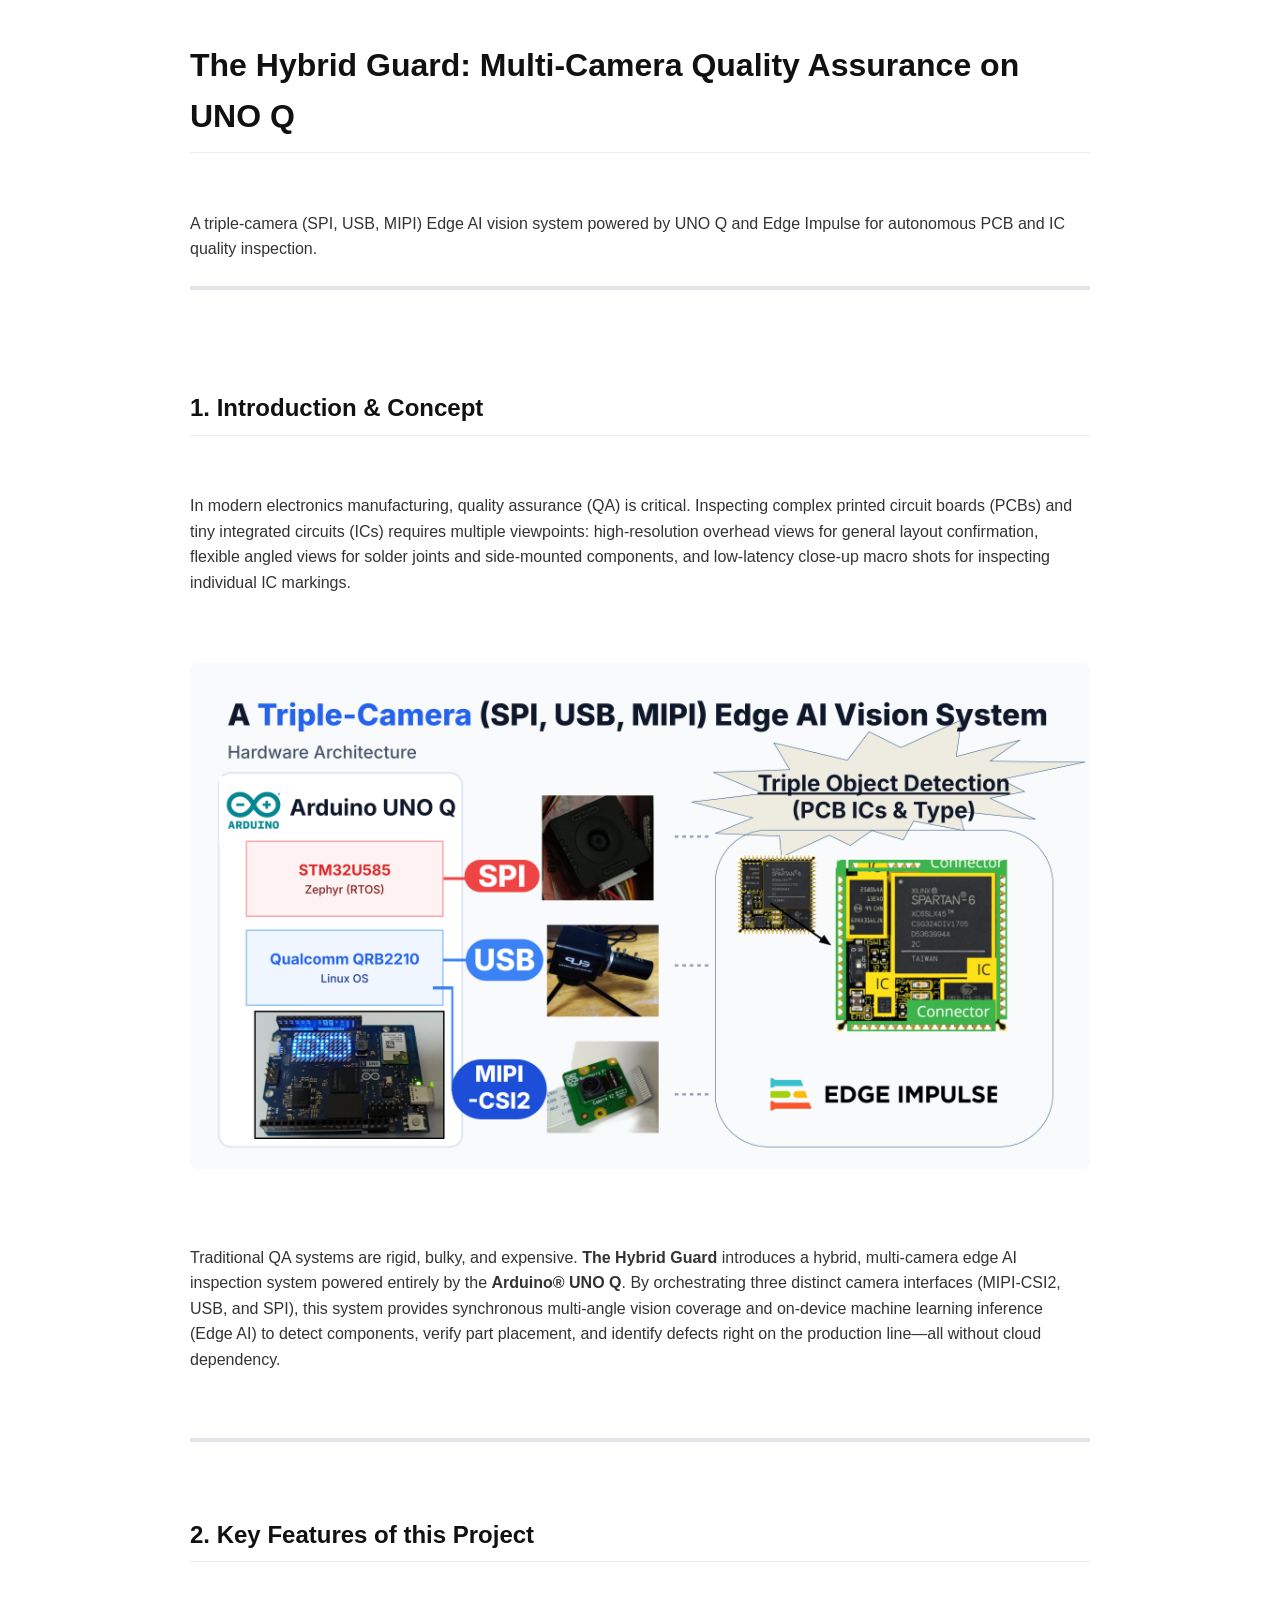
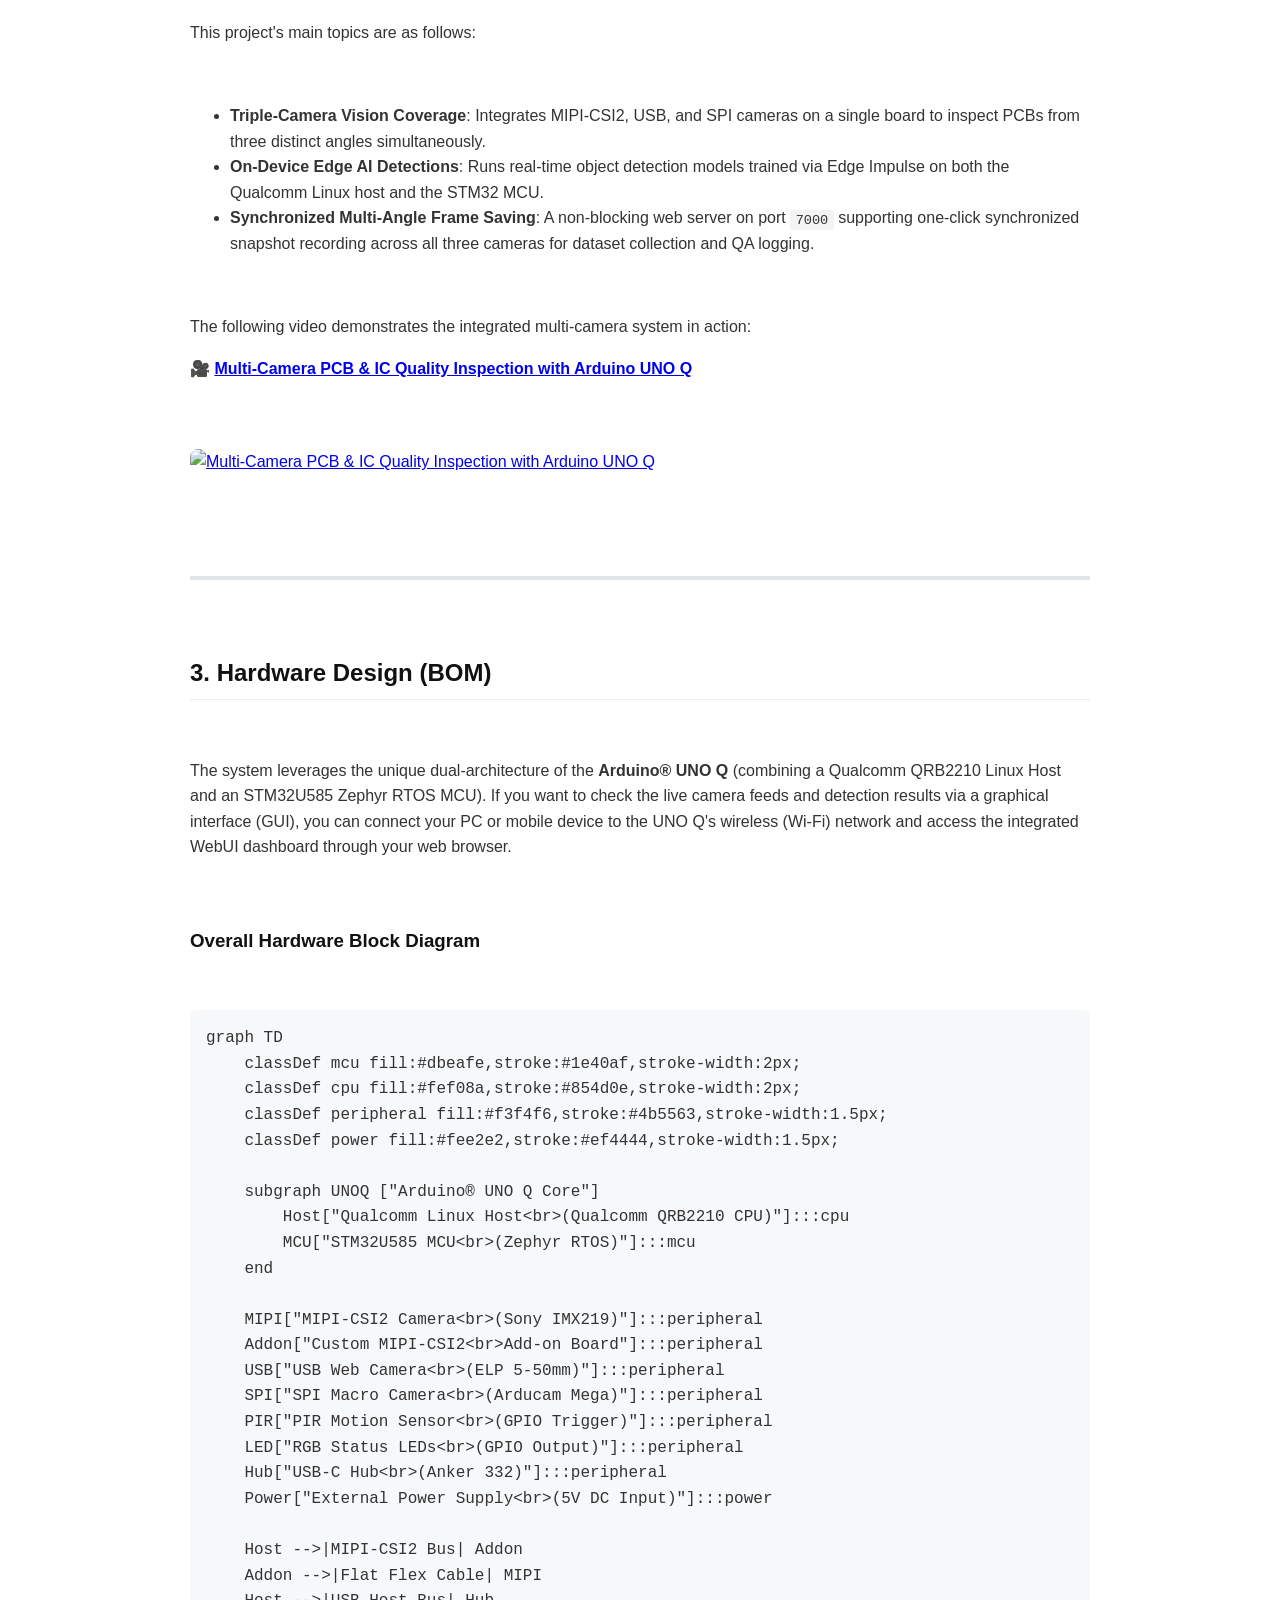
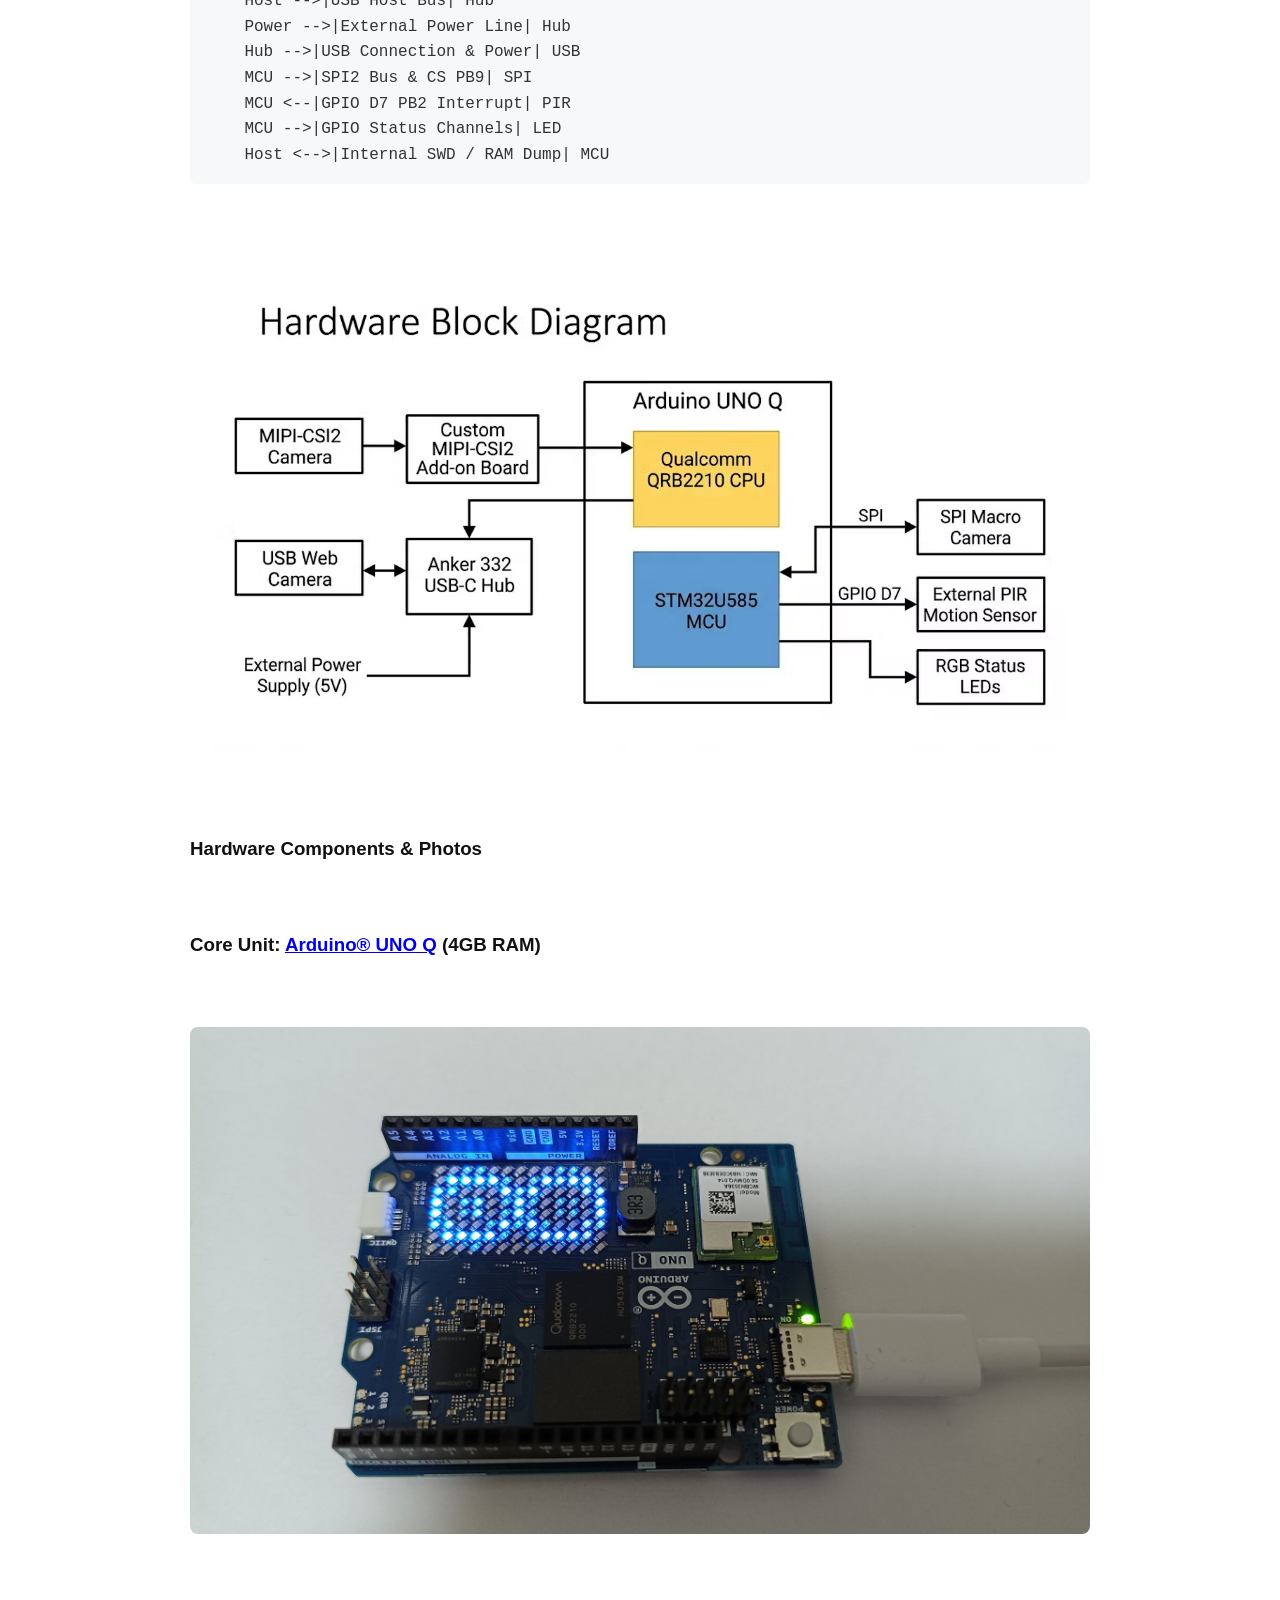
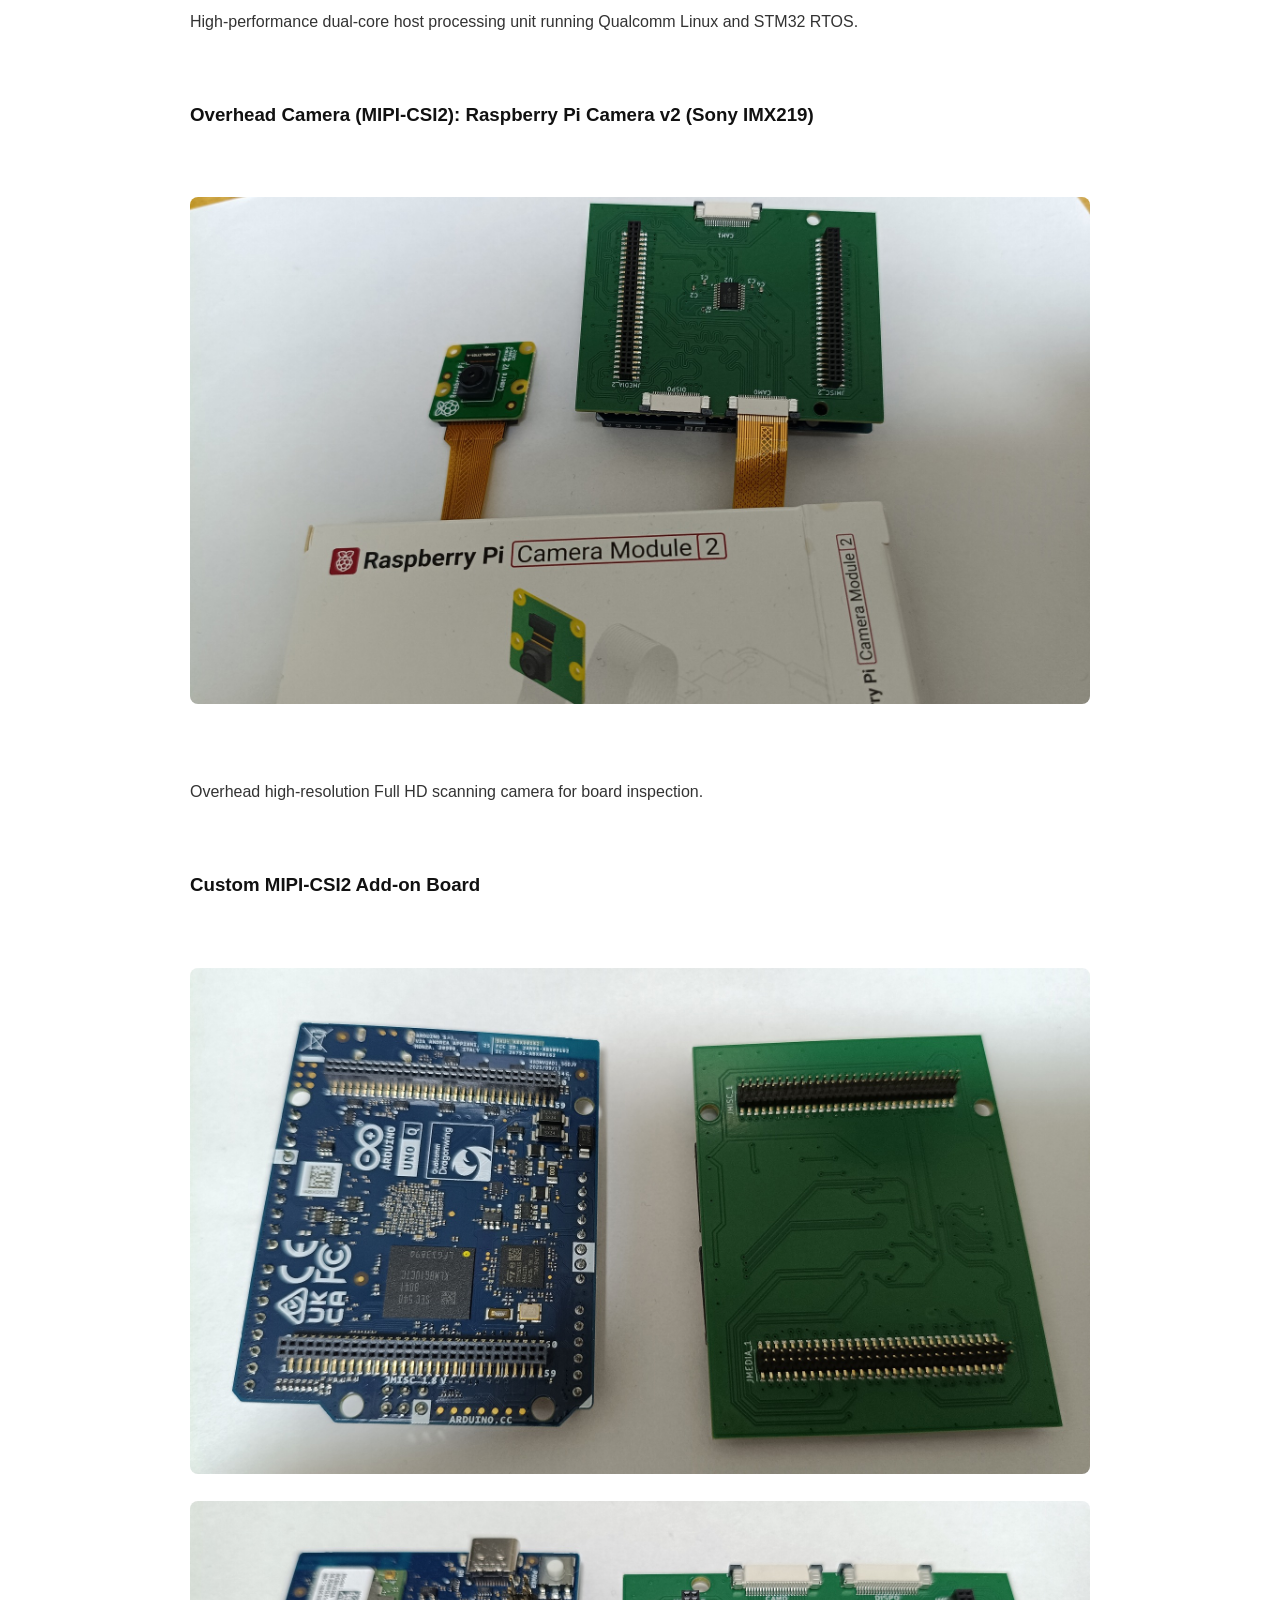
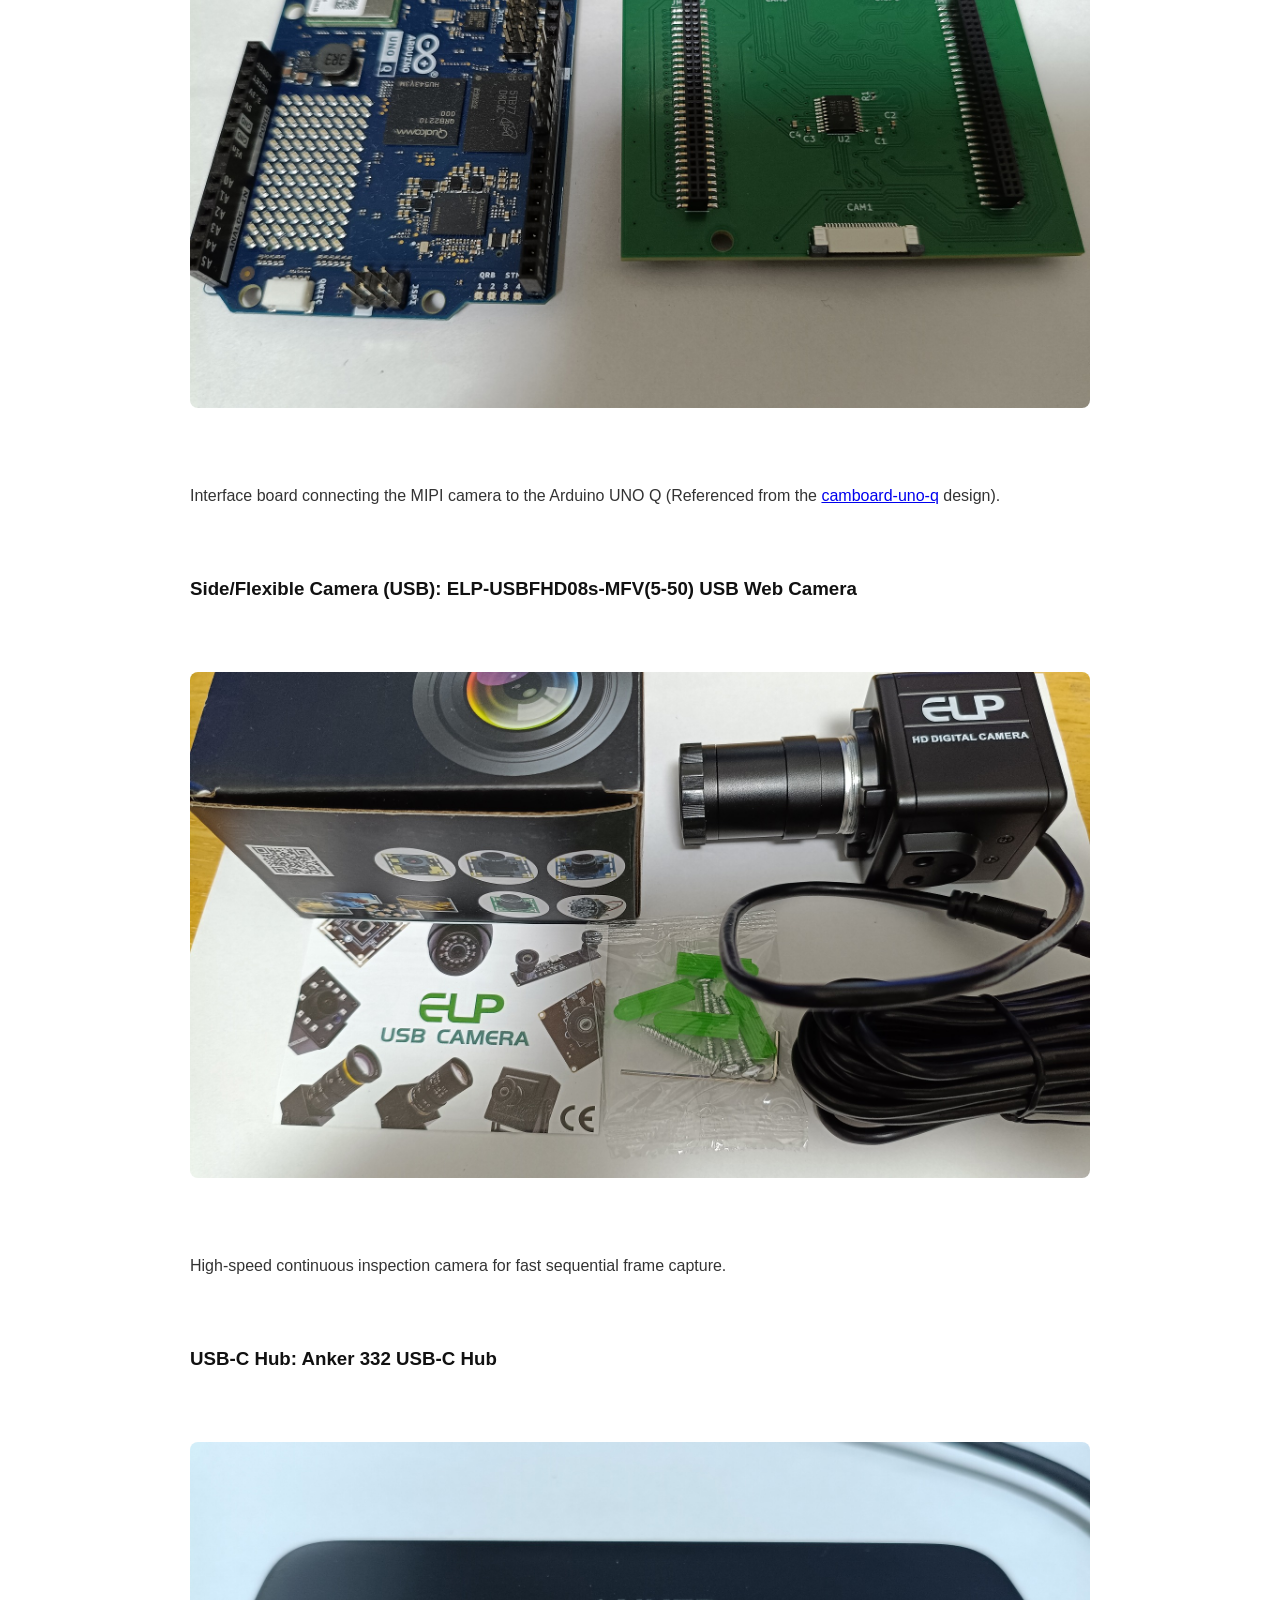
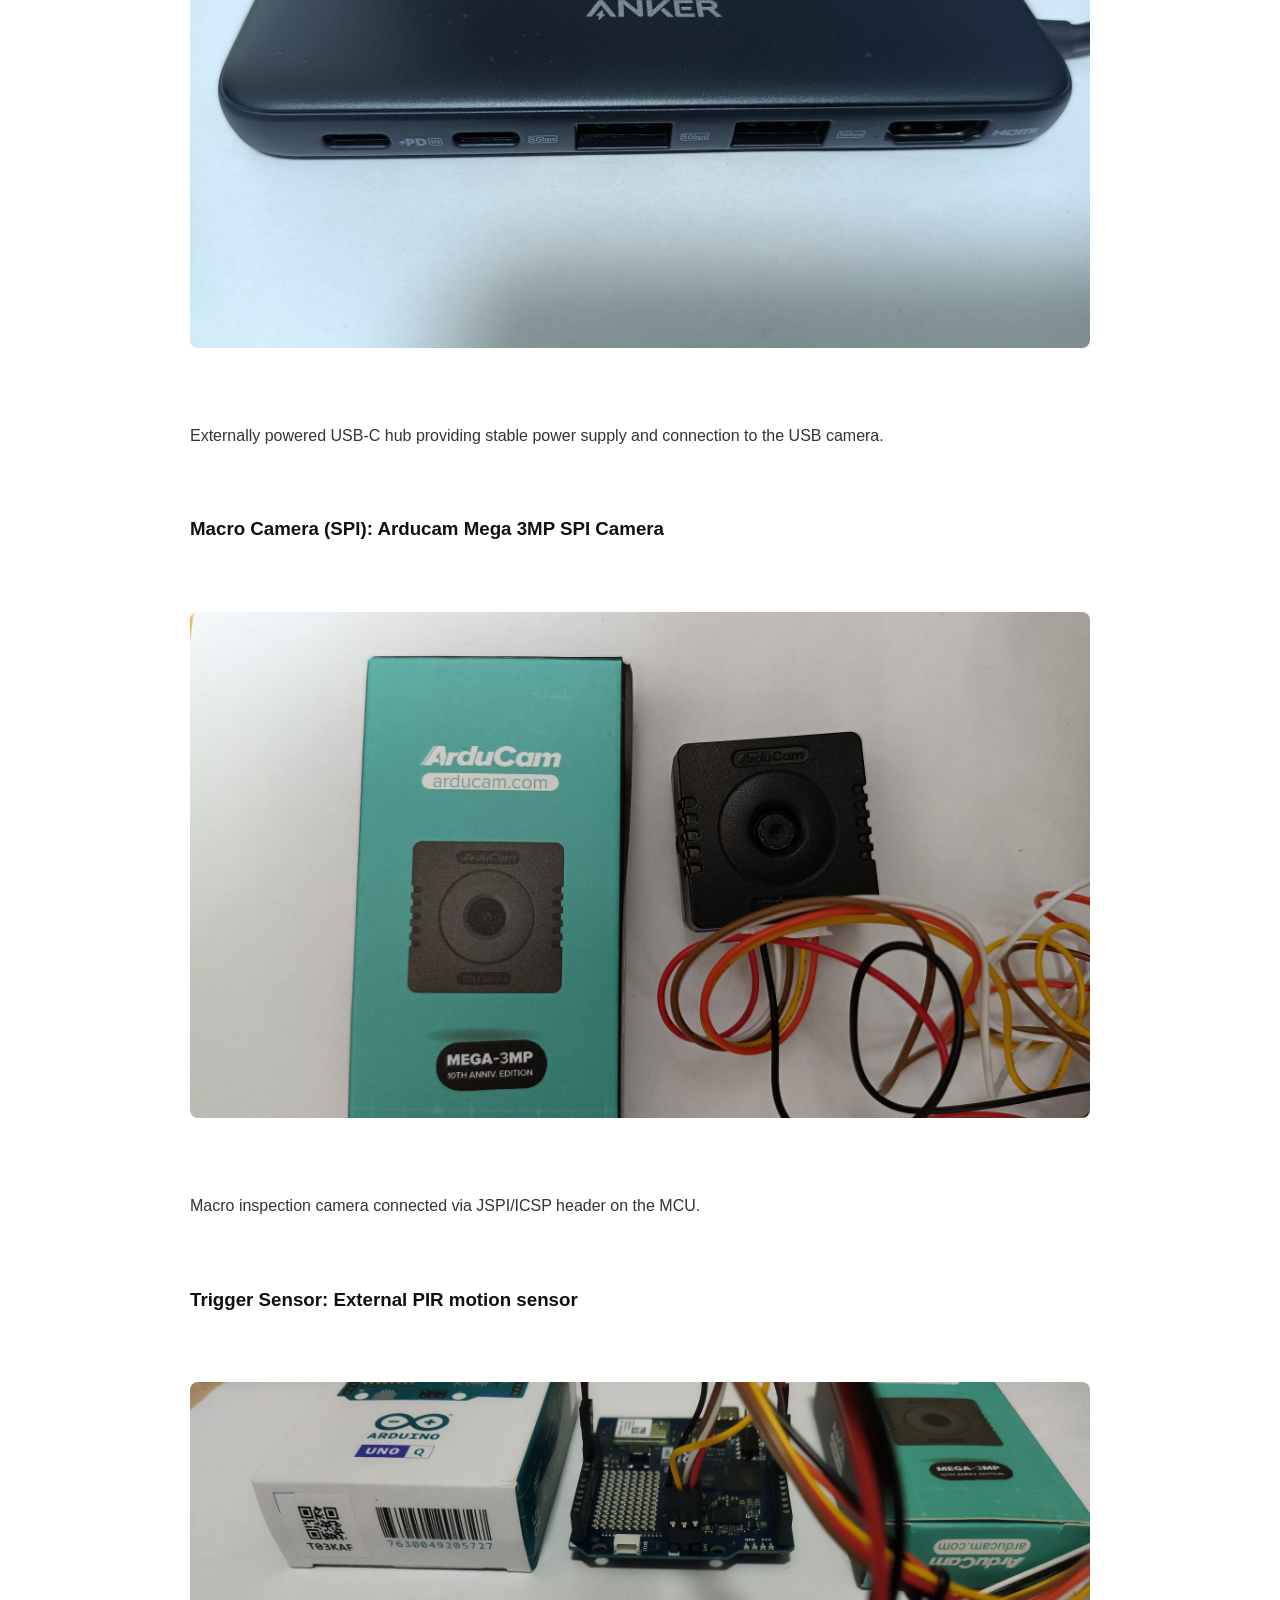
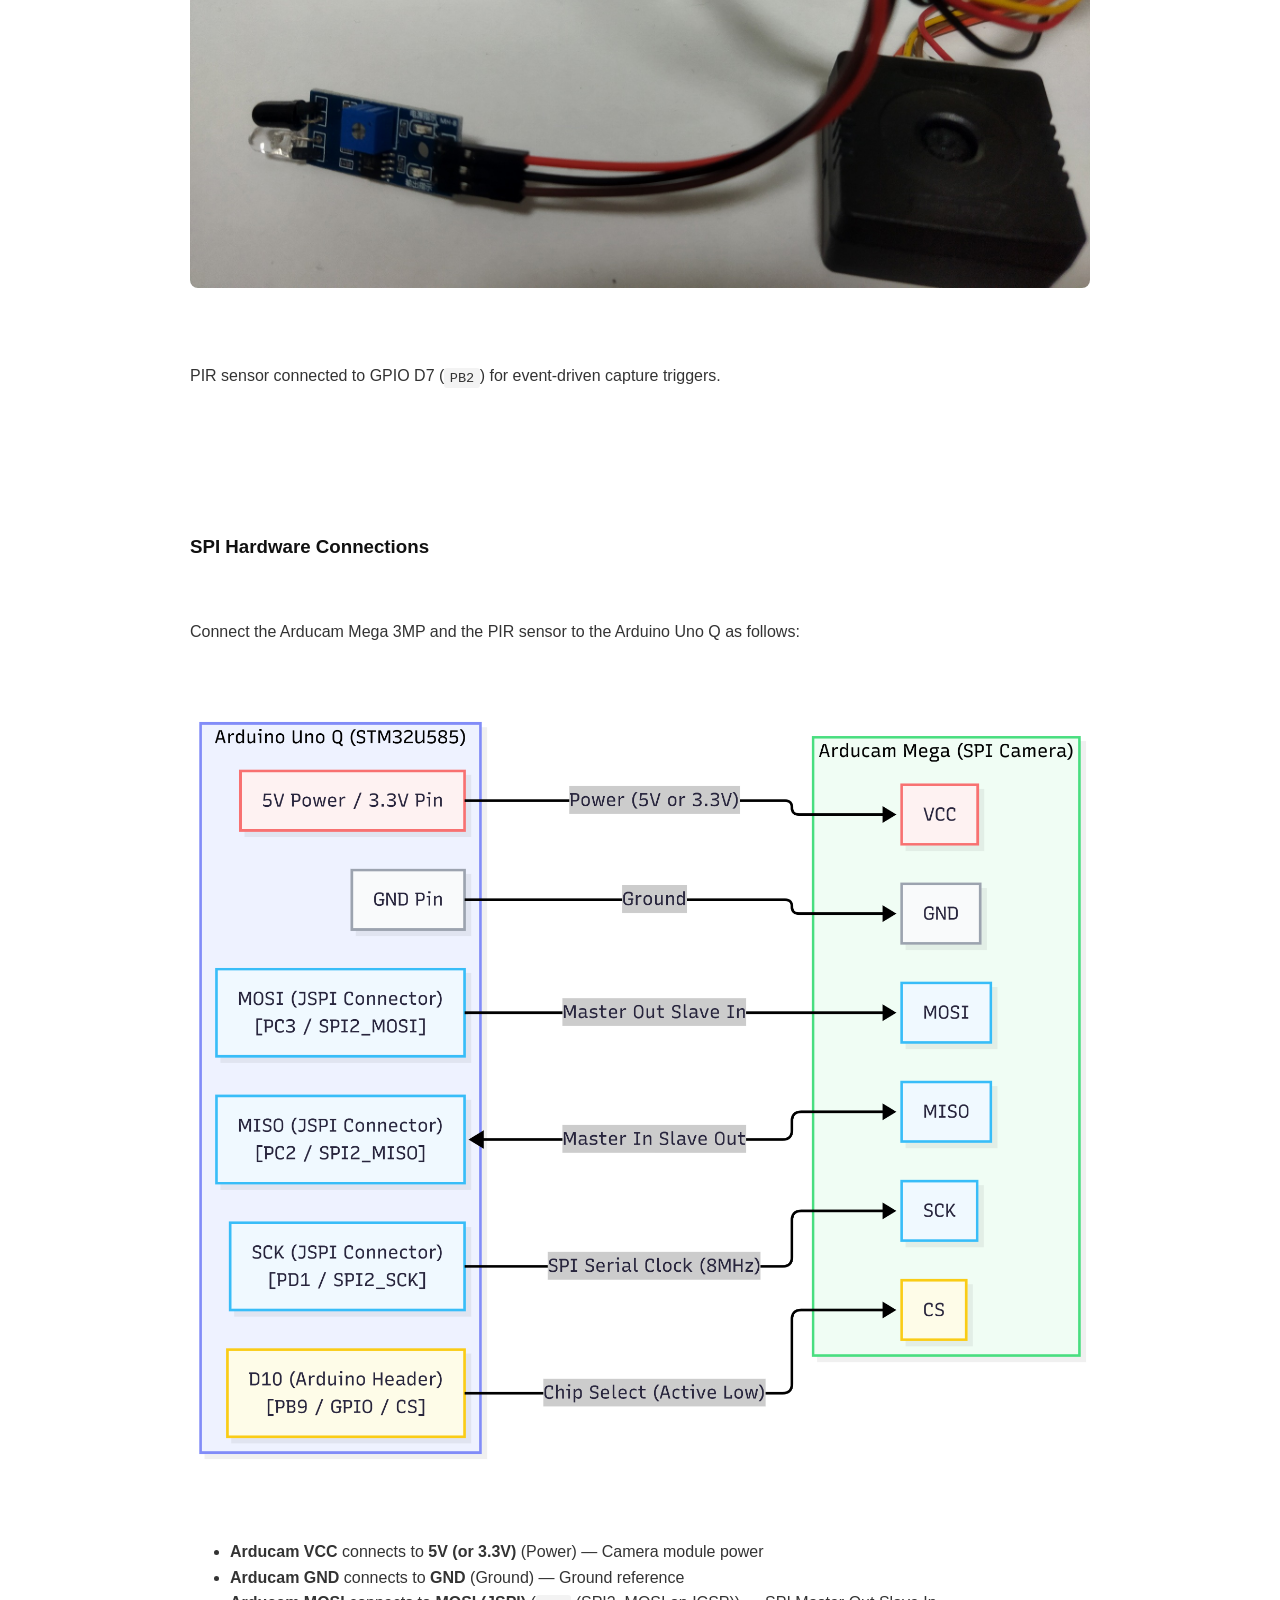
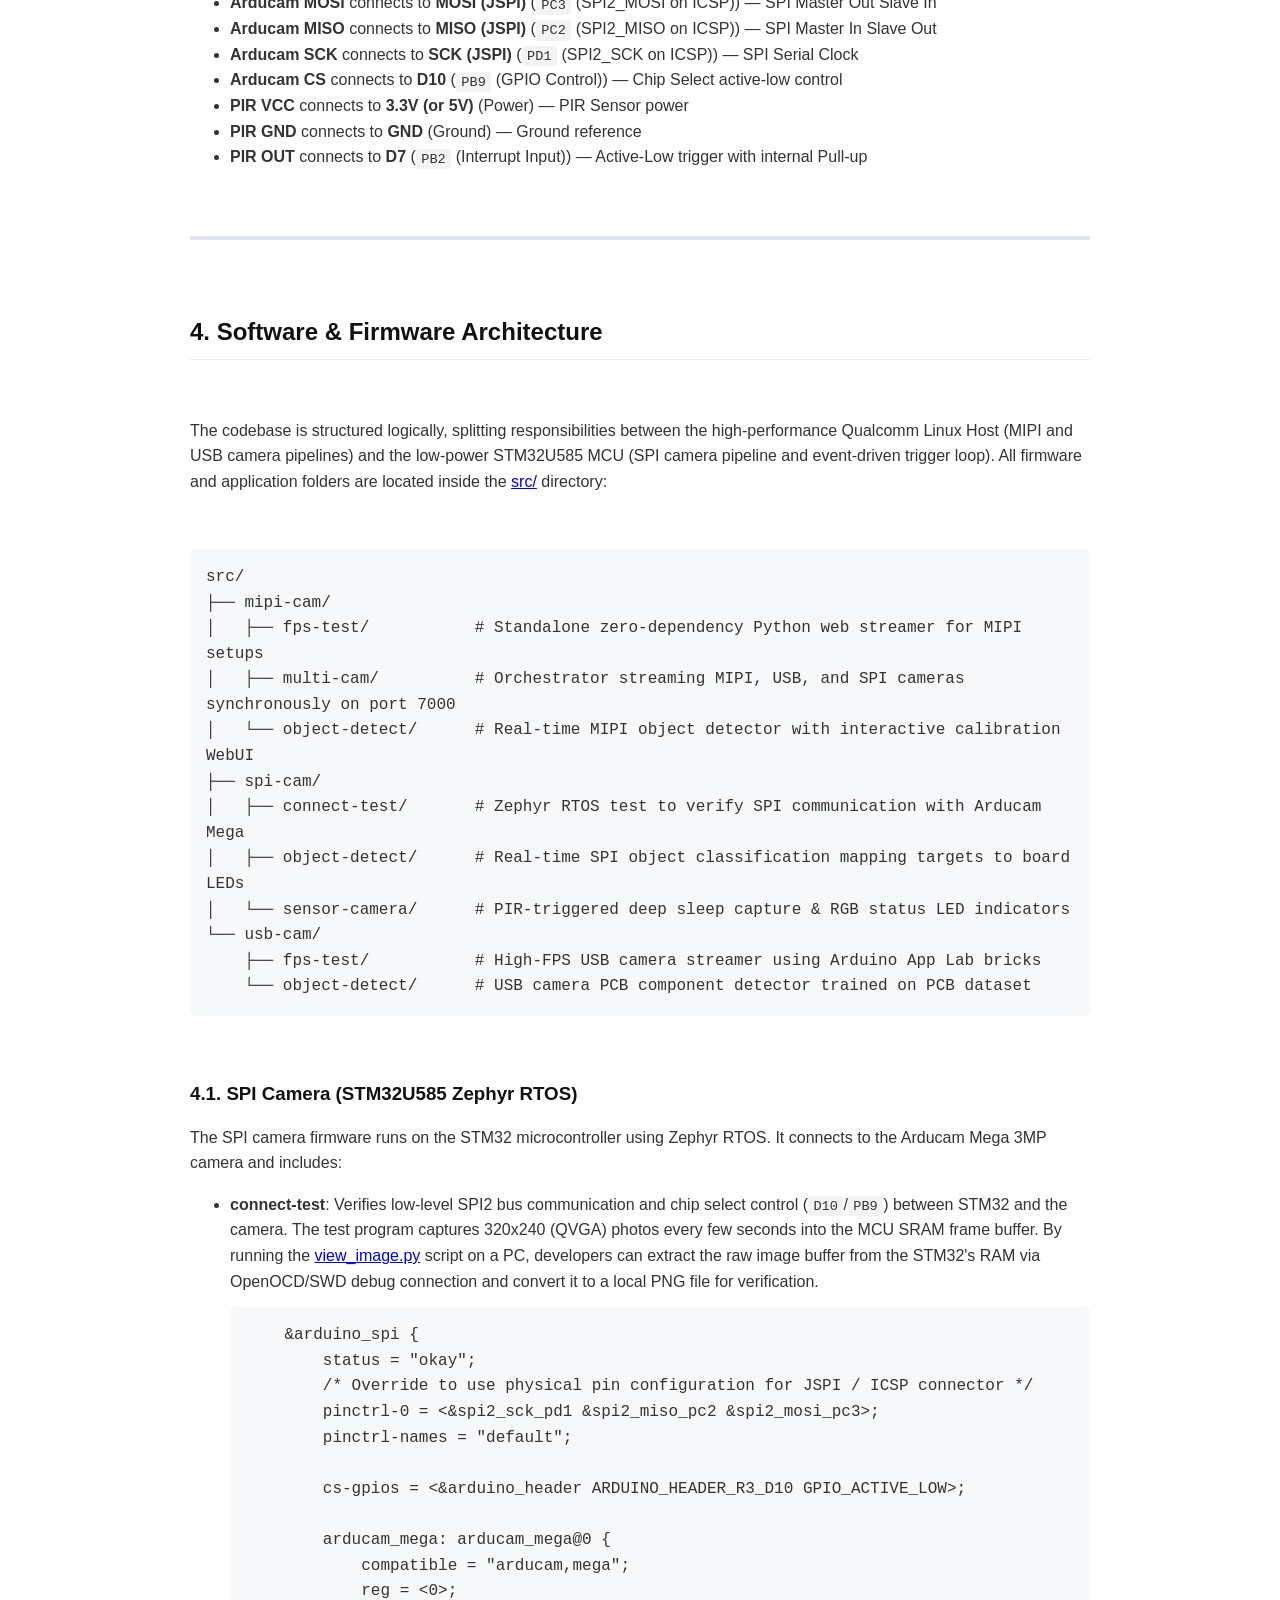
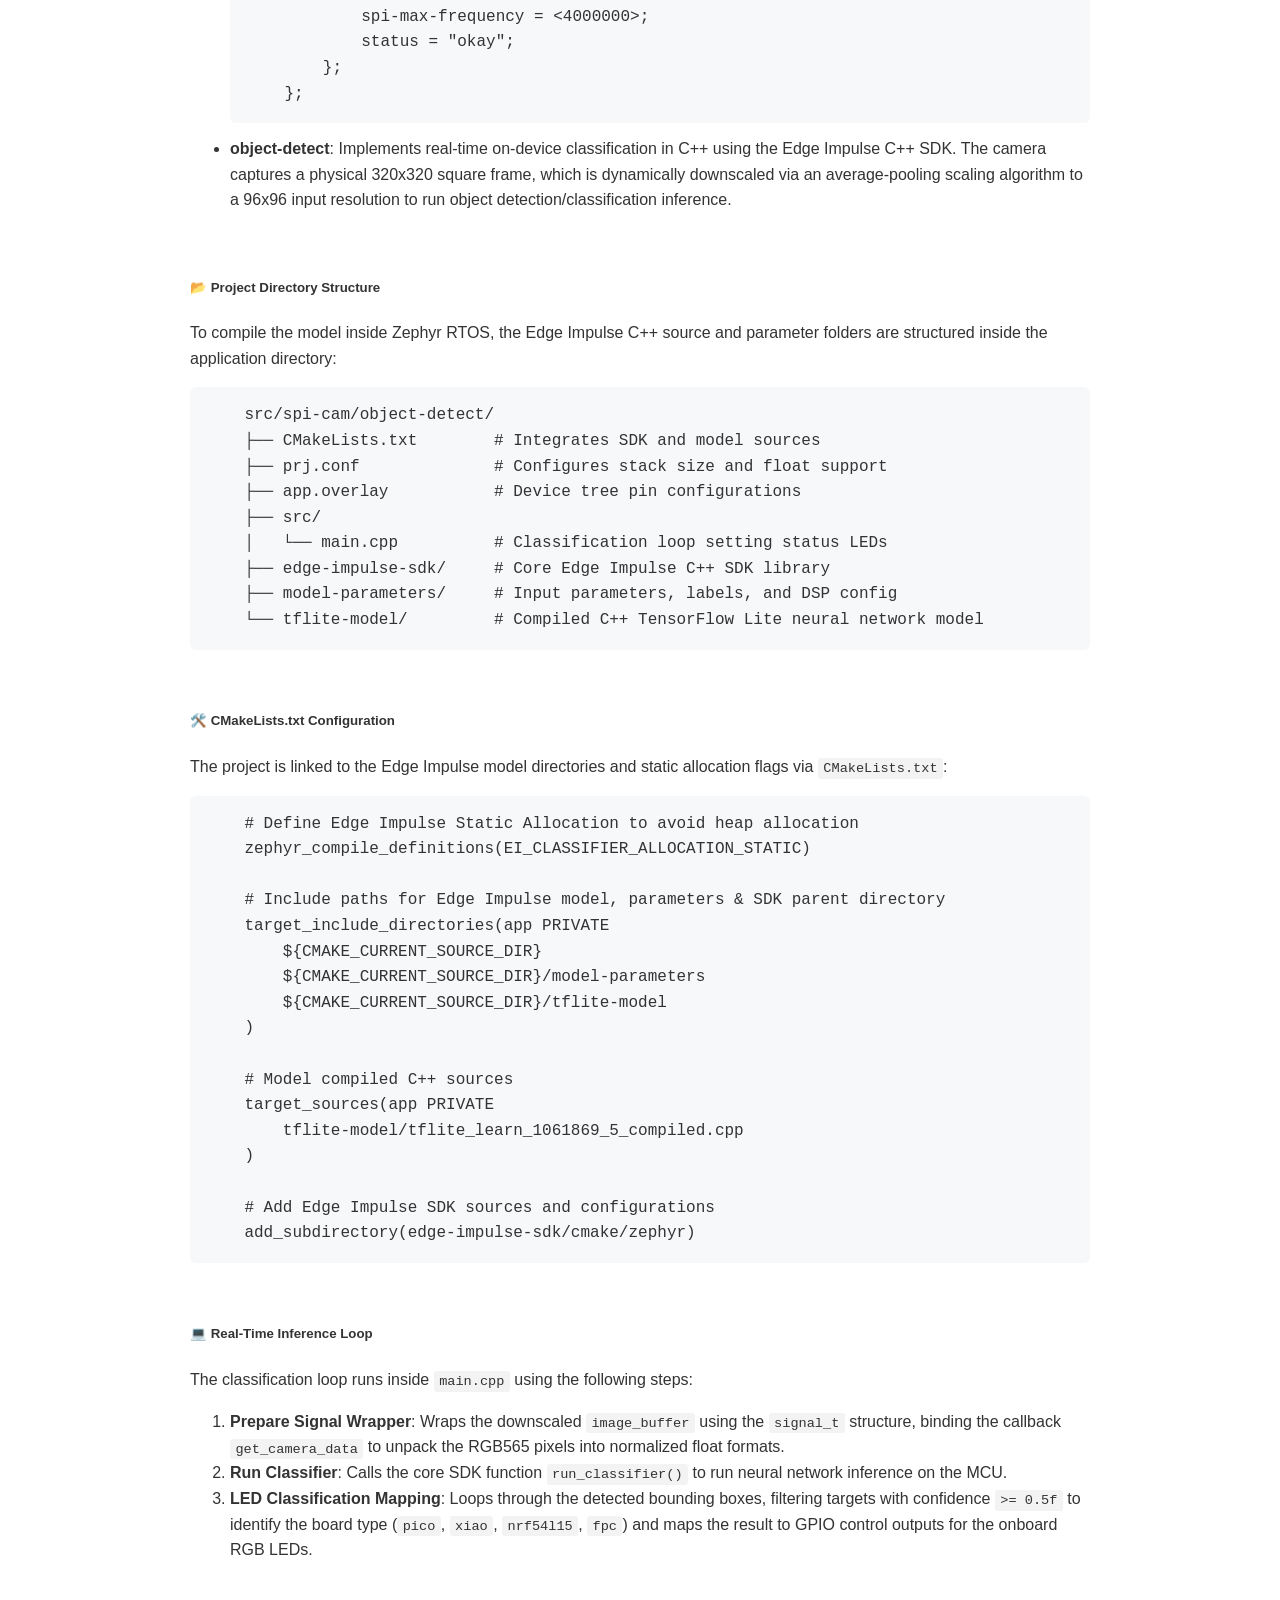
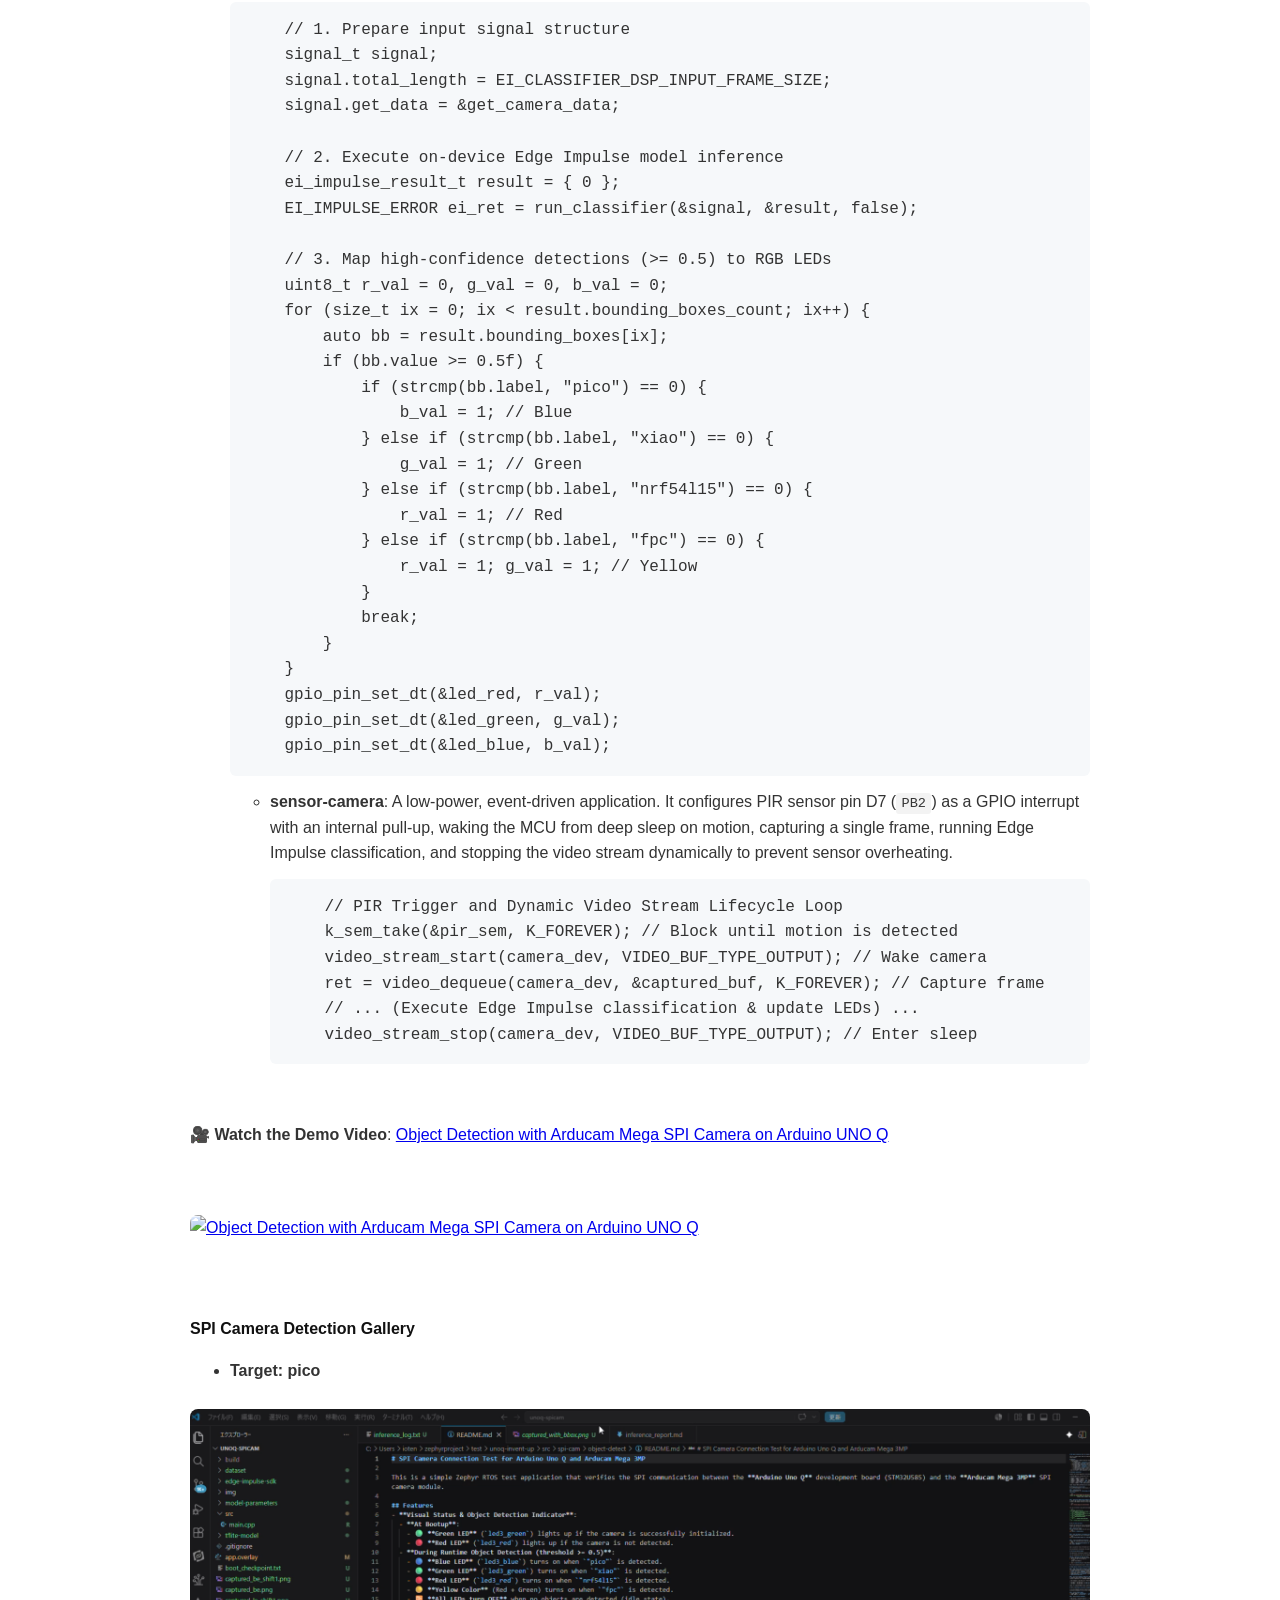
==== HACKSTER_STORY.html @ 99b23e3f "Initial commit: The Hybrid Guard Multi-Camera Vision QA System" ====
<!DOCTYPE html>
<html>
<head>
    <meta charset="utf-8">
    <title>Hackster Story Preview (Table-Free)</title>
    <style>
        body {
            font-family: -apple-system, BlinkMacSystemFont, "Segoe UI", Roboto, "Helvetica Neue", Arial, sans-serif;
            line-height: 1.6;
            max-width: 900px;
            margin: 40px auto;
            padding: 0 20px;
            color: #333;
        }
        h1, h2, h3, h4 {
            color: #111;
            margin-top: 24px;
            margin-bottom: 16px;
            font-weight: 600;
        }
        h1 { border-bottom: 1px solid #eaecef; padding-bottom: 0.3em; }
        h2 { border-bottom: 1px solid #eaecef; padding-bottom: 0.3em; }
        code {
            background-color: rgba(27,31,35,0.05);
            padding: 0.2em 0.4em;
            border-radius: 3px;
            font-family: SFMono-Regular, Consolas, "Liberation Mono", Menlo, monospace;
            font-size: 85%;
        }
        pre {
            background-color: #f6f8fa;
            padding: 16px;
            overflow: auto;
            border-radius: 6px;
            white-space: pre-wrap;
            word-wrap: break-word;
        }
        pre code {
            background-color: transparent;
            padding: 0;
            font-size: 100%;
        }
        img {
            max-width: 100%;
            height: auto;
            border-radius: 8px;
            margin: 10px 0;
        }
        hr {
            height: 0.25em;
            padding: 0;
            margin: 24px 0;
            background-color: #e1e4e8;
            border: 0;
        }
    </style>
</head>
<body>
<h1>The Hybrid Guard: Multi-Camera Quality Assurance on UNO Q</h1>
<br>
<p>A triple-camera (SPI, USB, MIPI) Edge AI vision system powered by UNO Q and Edge Impulse for autonomous PCB and IC quality inspection.</p>
<hr>
<br>
<br>
<h2>1. Introduction & Concept</h2>
<br>
<p>In modern electronics manufacturing, quality assurance (QA) is critical. Inspecting complex printed circuit boards (PCBs) and tiny integrated circuits (ICs) requires multiple viewpoints: high-resolution overhead views for general layout confirmation, flexible angled views for solder joints and side-mounted components, and low-latency close-up macro shots for inspecting individual IC markings.</p>
<br>
<p><img src="./img/edge.png" alt="Edge Impulse AI Quality Assurance Pipeline" style="max-width:100%; height:auto;"></p>
<br>
<p>Traditional QA systems are rigid, bulky, and expensive. <strong>The Hybrid Guard</strong> introduces a hybrid, multi-camera edge AI inspection system powered entirely by the <strong>Arduino® UNO Q</strong>. By orchestrating three distinct camera interfaces (MIPI-CSI2, USB, and SPI), this system provides synchronous multi-angle vision coverage and on-device machine learning inference (Edge AI) to detect components, verify part placement, and identify defects right on the production line—all without cloud dependency.</p>
<br>
<hr>
<br>
<h2>2. Key Features of this Project</h2>
<br>
<p>This project's main topics are as follows:</p>
<br>
<ul>
<li><strong>Triple-Camera Vision Coverage</strong>: Integrates MIPI-CSI2, USB, and SPI cameras on a single board to inspect PCBs from three distinct angles simultaneously.</li>
<li><strong>On-Device Edge AI Detections</strong>: Runs real-time object detection models trained via Edge Impulse on both the Qualcomm Linux host and the STM32 MCU.</li>
<li><strong>Synchronized Multi-Angle Frame Saving</strong>: A non-blocking web server on port <code>7000</code> supporting one-click synchronized snapshot recording across all three cameras for dataset collection and QA logging.</li>
</ul>
<br>
<p>The following video demonstrates the integrated multi-camera system in action:</p>
<p>🎥 <strong><a href="https://youtu.be/zD2ew1YJBvg" target="_blank">Multi-Camera PCB & IC Quality Inspection with Arduino UNO Q</a></strong></p>
<br>
<p><a href="https://youtu.be/zD2ew1YJBvg" target="_blank"><img src="https://img.youtube.com/vi/zD2ew1YJBvg/0.jpg" alt="Multi-Camera PCB & IC Quality Inspection with Arduino UNO Q" style="max-width:100%; height:auto;"></a></p>
<br>
<br>
<hr>
<br>
<h2>3. Hardware Design (BOM)</h2>
<br>
<p>The system leverages the unique dual-architecture of the <strong>Arduino® UNO Q</strong> (combining a Qualcomm QRB2210 Linux Host and an STM32U585 Zephyr RTOS MCU). If you want to check the live camera feeds and detection results via a graphical interface (GUI), you can connect your PC or mobile device to the UNO Q's wireless (Wi-Fi) network and access the integrated WebUI dashboard through your web browser.</p>
<br>
<h3>Overall Hardware Block Diagram</h3>
<br>
<pre><code>graph TD
    classDef mcu fill:#dbeafe,stroke:#1e40af,stroke-width:2px;
    classDef cpu fill:#fef08a,stroke:#854d0e,stroke-width:2px;
    classDef peripheral fill:#f3f4f6,stroke:#4b5563,stroke-width:1.5px;
    classDef power fill:#fee2e2,stroke:#ef4444,stroke-width:1.5px;

    subgraph UNOQ ["Arduino® UNO Q Core"]
        Host["Qualcomm Linux Host&lt;br&gt;(Qualcomm QRB2210 CPU)"]:::cpu
        MCU["STM32U585 MCU&lt;br&gt;(Zephyr RTOS)"]:::mcu
    end

    MIPI["MIPI-CSI2 Camera&lt;br&gt;(Sony IMX219)"]:::peripheral
    Addon["Custom MIPI-CSI2&lt;br&gt;Add-on Board"]:::peripheral
    USB["USB Web Camera&lt;br&gt;(ELP 5-50mm)"]:::peripheral
    SPI["SPI Macro Camera&lt;br&gt;(Arducam Mega)"]:::peripheral
    PIR["PIR Motion Sensor&lt;br&gt;(GPIO Trigger)"]:::peripheral
    LED["RGB Status LEDs&lt;br&gt;(GPIO Output)"]:::peripheral
    Hub["USB-C Hub&lt;br&gt;(Anker 332)"]:::peripheral
    Power["External Power Supply&lt;br&gt;(5V DC Input)"]:::power

    Host --&gt;|MIPI-CSI2 Bus| Addon
    Addon --&gt;|Flat Flex Cable| MIPI
    Host --&gt;|USB Host Bus| Hub
    Power --&gt;|External Power Line| Hub
    Hub --&gt;|USB Connection &amp; Power| USB
    MCU --&gt;|SPI2 Bus &amp; CS PB9| SPI
    MCU &lt;--|GPIO D7 PB2 Interrupt| PIR
    MCU --&gt;|GPIO Status Channels| LED
    Host &lt;--&gt;|Internal SWD / RAM Dump| MCU</code></pre>
<br>
<p><img src="./img/unoq_block_diagram.jpg" alt="Overall Hardware Block Diagram" style="max-width:100%; height:auto;"></p>
<br>
<h3>Hardware Components & Photos</h3>
<br>
<h3><strong>Core Unit: <a href="https://store.arduino.cc/products/uno-q" target="_blank">Arduino® UNO Q</a> (4GB RAM)</strong></h3>
<br>
<p><img src="./img/unoq.jpg" alt="UNO Q" style="max-width:100%; height:auto;"></p>
<br>
<p>High-performance dual-core host processing unit running Qualcomm Linux and STM32 RTOS.</p>
<br>
<h3><strong>Overhead Camera (MIPI-CSI2): Raspberry Pi Camera v2 (Sony IMX219)</strong></h3>
<br>
<p><img src="./img/mipi_cam.jpg" alt="MIPI Camera" style="max-width:100%; height:auto;"></p>
<br>
<p>Overhead high-resolution Full HD scanning camera for board inspection.</p>
<br>
<h3><strong>Custom MIPI-CSI2 Add-on Board</strong></h3>
<br>
<p><img src="./img/add-on%20%281%29.jpg" alt="MIPI Add-on 1" style="max-width:100%; height:auto;"> <br> <img src="./img/add-on%20%282%29.jpg" alt="MIPI Add-on 2" style="max-width:100%; height:auto;"></p>
<br>
<p>Interface board connecting the MIPI camera to the Arduino UNO Q (Referenced from the <a href="https://github.com/RevLmt/camboard-uno-q" target="_blank">camboard-uno-q</a> design).</p>
<br>
<h3><strong>Side/Flexible Camera (USB): ELP-USBFHD08s-MFV(5-50) USB Web Camera</strong></h3>
<br>
<p><img src="./img/usb_cam.jpg" alt="USB Camera" style="max-width:100%; height:auto;"></p>
<br>
<p>High-speed continuous inspection camera for fast sequential frame capture.</p>
<br>
<h3><strong>USB-C Hub: Anker 332 USB-C Hub</strong></h3>
<br>
<p><img src="./img/typec_hub.jpg" alt="USB-C Hub" style="max-width:100%; height:auto;"></p>
<br>
<p>Externally powered USB-C hub providing stable power supply and connection to the USB camera.</p>
<br>
<h3><strong>Macro Camera (SPI): Arducam Mega 3MP SPI Camera</strong></h3>
<br>
<p><img src="./img/spi_cam.jpg" alt="SPI Camera" style="max-width:100%; height:auto;"></p>
<br>
<p>Macro inspection camera connected via JSPI/ICSP header on the MCU.</p>
<br>
<h3><strong>Trigger Sensor: External PIR motion sensor</strong></h3>
<br>
<p><img src="./img/trigger_sensor.jpg" alt="PIR Sensor" style="max-width:100%; height:auto;"></p>
<br>
<p>PIR sensor connected to GPIO D7 (<code>PB2</code>) for event-driven capture triggers.</p>
<br>
<br>
<br>
<br>
<h3>SPI Hardware Connections</h3>
<br>
<p>Connect the Arducam Mega 3MP and the PIR sensor to the Arduino Uno Q as follows:</p>
<br>
<p><img src="./img/spi-hard.png" alt="SPI Hardware Connection Diagram" style="max-width:100%; height:auto;"></p>
<br>
<ul>
<li><strong>Arducam VCC</strong> connects to <strong>5V (or 3.3V)</strong> (Power) &mdash; Camera module power</li>
<li><strong>Arducam GND</strong> connects to <strong>GND</strong> (Ground) &mdash; Ground reference</li>
<li><strong>Arducam MOSI</strong> connects to <strong>MOSI (JSPI)</strong> (<code>PC3</code> (SPI2_MOSI on ICSP)) &mdash; SPI Master Out Slave In</li>
<li><strong>Arducam MISO</strong> connects to <strong>MISO (JSPI)</strong> (<code>PC2</code> (SPI2_MISO on ICSP)) &mdash; SPI Master In Slave Out</li>
<li><strong>Arducam SCK</strong> connects to <strong>SCK (JSPI)</strong> (<code>PD1</code> (SPI2_SCK on ICSP)) &mdash; SPI Serial Clock</li>
<li><strong>Arducam CS</strong> connects to <strong>D10</strong> (<code>PB9</code> (GPIO Control)) &mdash; Chip Select active-low control</li>
<li><strong>PIR VCC</strong> connects to <strong>3.3V (or 5V)</strong> (Power) &mdash; PIR Sensor power</li>
<li><strong>PIR GND</strong> connects to <strong>GND</strong> (Ground) &mdash; Ground reference</li>
<li><strong>PIR OUT</strong> connects to <strong>D7</strong> (<code>PB2</code> (Interrupt Input)) &mdash; Active-Low trigger with internal Pull-up</li>
</ul>
<br>
<hr>
<br>
<h2>4. Software & Firmware Architecture</h2>
<br>
<p>The codebase is structured logically, splitting responsibilities between the high-performance Qualcomm Linux Host (MIPI and USB camera pipelines) and the low-power STM32U585 MCU (SPI camera pipeline and event-driven trigger loop). All firmware and application folders are located inside the <a href="src/" target="_blank">src/</a> directory:</p>
<br>
<pre><code>src/
├── mipi-cam/
│   ├── fps-test/           # Standalone zero-dependency Python web streamer for MIPI setups
│   ├── multi-cam/          # Orchestrator streaming MIPI, USB, and SPI cameras synchronously on port 7000
│   └── object-detect/      # Real-time MIPI object detector with interactive calibration WebUI
├── spi-cam/
│   ├── connect-test/       # Zephyr RTOS test to verify SPI communication with Arducam Mega
│   ├── object-detect/      # Real-time SPI object classification mapping targets to board LEDs
│   └── sensor-camera/      # PIR-triggered deep sleep capture &amp; RGB status LED indicators
└── usb-cam/
    ├── fps-test/           # High-FPS USB camera streamer using Arduino App Lab bricks
    └── object-detect/      # USB camera PCB component detector trained on PCB dataset</code></pre>
<br>
<h3>4.1. SPI Camera (STM32U585 Zephyr RTOS)</h3>
<p>The SPI camera firmware runs on the STM32 microcontroller using Zephyr RTOS. It connects to the Arducam Mega 3MP camera and includes:</p>
<ul>
<li><strong>connect-test</strong>: Verifies low-level SPI2 bus communication and chip select control (<code>D10</code>/<code>PB9</code>) between STM32 and the camera. The test program captures 320x240 (QVGA) photos every few seconds into the MCU SRAM frame buffer. By running the <a href="src/spi-cam/connect-test/view_image.py" target="_blank">view_image.py</a> script on a PC, developers can extract the raw image buffer from the STM32's RAM via OpenOCD/SWD debug connection and convert it to a local PNG file for verification.</li>
<pre><code>    &amp;arduino_spi {
        status = "okay";
        /* Override to use physical pin configuration for JSPI / ICSP connector */
        pinctrl-0 = &lt;&amp;spi2_sck_pd1 &amp;spi2_miso_pc2 &amp;spi2_mosi_pc3&gt;;
        pinctrl-names = "default";

        cs-gpios = &lt;&amp;arduino_header ARDUINO_HEADER_R3_D10 GPIO_ACTIVE_LOW&gt;;

        arducam_mega: arducam_mega@0 {
            compatible = "arducam,mega";
            reg = &lt;0&gt;;
            spi-max-frequency = &lt;4000000&gt;;
            status = "okay";
        };
    };</code></pre>
<li><strong>object-detect</strong>: Implements real-time on-device classification in C++ using the Edge Impulse C++ SDK. The camera captures a physical 320x320 square frame, which is dynamically downscaled via an average-pooling scaling algorithm to a 96x96 input resolution to run object detection/classification inference.</li>
</ul>
<br>
<h5>📂 Project Directory Structure</h5>
<p>To compile the model inside Zephyr RTOS, the Edge Impulse C++ source and parameter folders are structured inside the application directory:</p>
<pre><code>    src/spi-cam/object-detect/
    ├── CMakeLists.txt        # Integrates SDK and model sources
    ├── prj.conf              # Configures stack size and float support
    ├── app.overlay           # Device tree pin configurations
    ├── src/
    │   └── main.cpp          # Classification loop setting status LEDs
    ├── edge-impulse-sdk/     # Core Edge Impulse C++ SDK library
    ├── model-parameters/     # Input parameters, labels, and DSP config
    └── tflite-model/         # Compiled C++ TensorFlow Lite neural network model</code></pre>
<br>
<h5>🛠️ CMakeLists.txt Configuration</h5>
<p>The project is linked to the Edge Impulse model directories and static allocation flags via <code>CMakeLists.txt</code>:</p>
<pre><code>    # Define Edge Impulse Static Allocation to avoid heap allocation
    zephyr_compile_definitions(EI_CLASSIFIER_ALLOCATION_STATIC)

    # Include paths for Edge Impulse model, parameters &amp; SDK parent directory
    target_include_directories(app PRIVATE
        ${CMAKE_CURRENT_SOURCE_DIR}
        ${CMAKE_CURRENT_SOURCE_DIR}/model-parameters
        ${CMAKE_CURRENT_SOURCE_DIR}/tflite-model
    )

    # Model compiled C++ sources
    target_sources(app PRIVATE
        tflite-model/tflite_learn_1061869_5_compiled.cpp
    )

    # Add Edge Impulse SDK sources and configurations
    add_subdirectory(edge-impulse-sdk/cmake/zephyr)</code></pre>
<br>
<h5>💻 Real-Time Inference Loop</h5>
<p>The classification loop runs inside <code>main.cpp</code> using the following steps:</p>
<ol>
<li><strong>Prepare Signal Wrapper</strong>: Wraps the downscaled <code>image_buffer</code> using the <code>signal_t</code> structure, binding the callback <code>get_camera_data</code> to unpack the RGB565 pixels into normalized float formats.</li>
<li><strong>Run Classifier</strong>: Calls the core SDK function <code>run_classifier()</code> to run neural network inference on the MCU.</li>
<li><strong>LED Classification Mapping</strong>: Loops through the detected bounding boxes, filtering targets with confidence <code>>= 0.5f</code> to identify the board type (<code>pico</code>, <code>xiao</code>, <code>nrf54l15</code>, <code>fpc</code>) and maps the result to GPIO control outputs for the onboard RGB LEDs.</li>
</ul>
<br>
<pre><code>    // 1. Prepare input signal structure
    signal_t signal;
    signal.total_length = EI_CLASSIFIER_DSP_INPUT_FRAME_SIZE;
    signal.get_data = &amp;get_camera_data;

    // 2. Execute on-device Edge Impulse model inference
    ei_impulse_result_t result = { 0 };
    EI_IMPULSE_ERROR ei_ret = run_classifier(&amp;signal, &amp;result, false);

    // 3. Map high-confidence detections (&gt;= 0.5) to RGB LEDs
    uint8_t r_val = 0, g_val = 0, b_val = 0;
    for (size_t ix = 0; ix &lt; result.bounding_boxes_count; ix++) {
        auto bb = result.bounding_boxes[ix];
        if (bb.value &gt;= 0.5f) {
            if (strcmp(bb.label, "pico") == 0) {
                b_val = 1; // Blue
            } else if (strcmp(bb.label, "xiao") == 0) {
                g_val = 1; // Green
            } else if (strcmp(bb.label, "nrf54l15") == 0) {
                r_val = 1; // Red
            } else if (strcmp(bb.label, "fpc") == 0) {
                r_val = 1; g_val = 1; // Yellow
            }
            break;
        }
    }
    gpio_pin_set_dt(&amp;led_red, r_val);
    gpio_pin_set_dt(&amp;led_green, g_val);
    gpio_pin_set_dt(&amp;led_blue, b_val);</code></pre>
<ul>
<li><strong>sensor-camera</strong>: A low-power, event-driven application. It configures PIR sensor pin D7 (<code>PB2</code>) as a GPIO interrupt with an internal pull-up, waking the MCU from deep sleep on motion, capturing a single frame, running Edge Impulse classification, and stopping the video stream dynamically to prevent sensor overheating.</li>
<pre><code>    // PIR Trigger and Dynamic Video Stream Lifecycle Loop
    k_sem_take(&amp;pir_sem, K_FOREVER); // Block until motion is detected
    video_stream_start(camera_dev, VIDEO_BUF_TYPE_OUTPUT); // Wake camera
    ret = video_dequeue(camera_dev, &amp;captured_buf, K_FOREVER); // Capture frame
    // ... (Execute Edge Impulse classification &amp; update LEDs) ...
    video_stream_stop(camera_dev, VIDEO_BUF_TYPE_OUTPUT); // Enter sleep</code></pre>
</ol>
<br>
<p>🎥 <strong>Watch the Demo Video</strong>: <a href="https://youtu.be/WYfk6TL4Gcw" target="_blank">Object Detection with Arducam Mega SPI Camera on Arduino UNO Q</a></p>
<br>
<p><a href="https://youtu.be/WYfk6TL4Gcw" target="_blank"><img src="https://img.youtube.com/vi/WYfk6TL4Gcw/0.jpg" alt="Object Detection with Arducam Mega SPI Camera on Arduino UNO Q" style="max-width:100%; height:auto;"></a></p>
<br>
<h4>SPI Camera Detection Gallery</h4>
<ul>
<li><strong>Target: pico</strong></li>
</ul>
<p><img src="./img/unoq-spi1.png" alt="pico" style="max-width:100%; height:auto;"></p>
<br>
<ul>
<li><strong>Target: xiao</strong></li>
</ul>
<p><img src="./img/unoq-spi2.png" alt="xiao" style="max-width:100%; height:auto;"></p>
<br>
<ul>
<li><strong>Target: nrf54l15</strong></li>
</ul>
<p><img src="./img/unoq-spi3.png" alt="nrf54l15" style="max-width:100%; height:auto;"></p>
<br>
<br>
<ul>
<li><strong>Target: fpc</strong></li>
</ul>
<p><img src="./img/unoq-spi4.png" alt="fpc" style="max-width:100%; height:auto;"></p>
<br>
<ul>
<li><strong>Active SPI Console Inference Log</strong></li>
</ul>
<p><img src="./img/unoq-spi5.png" alt="console" style="max-width:100%; height:auto;"></p>
<br>
<br>
<h3>4.2. USB Camera (Qualcomm Linux Host)</h3>
<p>The USB camera applications run on the Linux Host side (Qualcomm QRB2210), connecting to the ELP-USBFHD08s-MFV(5-50) USB Web Camera. These applications are developed by adapting and extending the official Object Detection template from the Arduino App Lab platform:</p>
<ul>
<li><strong>fps-test</strong>: Leverages OpenCV and FastAPI's <code>StreamingResponse</code> to implement non-blocking MJPEG streaming. It disables object-detection processes to maximize raw camera bandwidth and run at the hardware's highest frame rate. It features:</li>
</ul>
<br>
<h5>📸 Frame Capture & Local Saving</h5>
<p>When the user clicks "Start Save" in the WebUI, the background capture thread toggles <code>is_saving</code> to write each JPEG frame to a local folder with microsecond-precision timestamps:</p>
<pre><code>    # Capture frame using available camera read methods
    if hasattr(camera, '_read_frame'):
        frame = camera._read_frame()
    elif hasattr(camera, 'read'):
        ret, frame = camera.read()

    # Save JPEG bytes to file if saving is enabled
    if is_saving:
        timestamp = datetime.now().strftime("%Y%m%d_%H%M%S_%f")
        filename = os.path.join(save_dir, f"frame_{timestamp}.jpg")
        with open(filename, "wb") as f:
            f.write(jpeg_bytes)</code></pre>
<br>
<h5>📊 Real-Time FPS & Resolution Reporting</h5>
<p>The script tracks elapsed time, computes the exact frame rate every 1.0 second, and sends the camera's resolution and FPS directly to the dashboard WebUI:</p>
<pre><code>    now = time.time()
    frame_count += 1
    elapsed = now - fps_start_time
    if elapsed &gt;= 1.0:
        fps = frame_count / elapsed
        height, width = frame.shape[:2]
        # Send current camera FPS and resolution to the WebUI
        ui.send_message("fps", message={
            "fps": round(fps, 1),
            "width": width,
            "height": height
        })
        frame_count = 0
        fps_start_time = now</code></pre>
<ul>
<li><strong>object-detect</strong>: Runs a custom-trained Edge Impulse object detection model (<code>.eim</code>) locally using the Python SDK. It continuously decodes USB frames, overlays bounding boxes on detected ICs and Connectors, and overlays the live inference FPS onto the camera feed.</li>
<pre><code>    # Configuring the Edge Impulse model (.eim) path in app.yaml
    bricks:
    - arduino:video_object_detection:
        variables:
          EI_OBJ_DETECTION_MODEL: /home/arduino/.arduino-bricks/ei-models/camera-test-linux-aarch64-v4-impulse-#1.eim</code></pre>
<pre><code>    # Calculating and Sending Real-Time Inference FPS to the WebUI
    elapsed = now - fps_start_time
    if elapsed &gt;= 1.0:
        fps = frame_count / elapsed
        ui.send_message("fps", message={"fps": round(fps, 1)})
        frame_count = 0
        fps_start_time = now</code></pre>
</ol>
<br>
<p>🎥 <strong>Watch the Demo Video</strong>: <a href="https://youtu.be/gSbLFriOPkc" target="_blank">Easy Object Detection with USB Camera on Arduino UNO Q</a></p>
<br>
<p><a href="https://youtu.be/gSbLFriOPkc" target="_blank"><img src="https://img.youtube.com/vi/gSbLFriOPkc/0.jpg" alt="Easy Object Detection with USB Camera on Arduino UNO Q" style="max-width:100%; height:auto;"></a></p>
<br>
<h4>USB Camera Detection Gallery</h4>
<ul>
<li><strong>USB Component Detection 1</strong></li>
</ul>
<p><img src="./img/unoq-usb1.png" alt="usb1" style="max-width:100%; height:auto;"></p>
<br>
<ul>
<li><strong>USB Component Detection 2</strong></li>
</ul>
<p><img src="./img/unoq-usb2.png" alt="usb2" style="max-width:100%; height:auto;"></p>
<br>
<ul>
<li><strong>USB Component Detection 3</strong></li>
</ul>
<p><img src="./img/unoq-usb3.png" alt="usb3" style="max-width:100%; height:auto;"></p>
<br>
<br>
<ul>
<li><strong>USB Component Detection 4</strong></li>
</ul>
<p><img src="./img/unoq-usb4.png" alt="usb4" style="max-width:100%; height:auto;"></p>
<br>
<ul>
<li><strong>USB Component Detection 5</strong></li>
</ul>
<p><img src="./img/unoq-usb5.png" alt="usb5" style="max-width:100%; height:auto;"></p>
<br>
<ul>
<li><strong>USB Component Detection 6</strong></li>
</ul>
<p><img src="./img/unoq-usb6.png" alt="usb6" style="max-width:100%; height:auto;"></p>
<br>
<br>
<h3>4.3. MIPI-CSI2 Camera (Qualcomm Linux Host)</h3>
<p>The MIPI-CSI2 camera subsystem operates on Qualcomm Linux using GStreamer (<code>libcamerasrc</code>) for high-performance streaming.</p>
<br>
<h5>⚙️ Camera Module Setup & Kernel Configuration</h5>
<p>> [!NOTE]</p>
<p>> The following steps are a quick start summary. For complete step-by-step setup guides, driver configuration details, and troubleshooting notes, please refer to the dedicated <a href="src/mipi-cam/README.md" target="_blank">MIPI Camera Setup README</a>.</p>
<br>
<p>To operate the IMX219 camera module on the Arduino UNO Q and resolve device tree dependency errors, follow this kernel and device tree configuration workflow:</p>
<br>
<ol>
<li><strong>Compile & Apply Device Tree Overlay</strong>:</li>
</ul>
<p>Compile the powerfix device tree overlay and apply it to the base dtb:</p>
<pre><code>   # Compile DTS overlay to DTBO
   dtc -@ -I dts -O dtb -o unoq-imx219-powerfix.dtbo unoq-imx219-powerfix.dts
   dtc -@ -I dts -O dtb -o qrb2210-arduino-imola-camera-rpiv2.dtb qrb2210-arduino-imola-camera-rpiv2.dts

   # Merge and apply the overlay
   fdtoverlay -i qrb2210-arduino-imola-camera-rpiv2.dtb unoq-imx219-powerfix.dtbo -o qrb2210-arduino-imola-camera-rpiv2-r1b.dtb

   # Copy the generated DTB to boot directory
   sudo mkdir -p /boot/efi/dtb/r1b/
   sudo cp qrb2210-arduino-imola-camera-rpiv2-r1b.dtb /boot/efi/dtb/r1b/</code></pre>
<br>
<ol>
<li><strong>Kernel Rollback Configuration</strong>:</li>
</ul>
<p>Update <code>systemd-boot</code> loader config <code>/boot/efi/loader/loader.conf</code> to default to stable kernel <strong>6.16.7</strong> to prevent bootloader cycles:</p>
<pre><code>   default 3e660e15577e4d88ad85a3673a183368-6.16.7-g0dd6551ae96b.conf</code></pre>
<p>Then reboot the board: <code>sudo reboot</code></p>
<br>
<ol>
<li><strong>Install Camera Toolchain</strong>:</li>
</ul>
<p>Install necessary libcamera and GStreamer plugins:</p>
<pre><code>   sudo apt update
   sudo apt install libcamera-tools gstreamer1.0-libcamera</code></pre>
<br>
<ol>
<li><strong>Verify Camera stream</strong>:</li>
</ul>
<p>Verify offscreen camera streaming capabilities:</p>
<pre><code>   QT_QPA_PLATFORM=offscreen qcam</code></pre>
<br>
<ul>
<li><strong>fps-test</strong>: A zero-dependency high-FPS Python web server utilizing standard library modules (<code>http.server</code>, <code>subprocess</code>). It launches a hardware-binned <code>1280x720</code> GStreamer pipeline to minimize debayering latency and records JPG frames locally with millisecond-precision timestamps.</li>
<pre><code>    # Low-Latency GStreamer Pipeline launching libcamerasrc via subprocess
    cmd = [
        "gst-launch-1.0", "-q",
        "libcamerasrc", "!",
        "video/x-raw,width=1280,height=720,framerate=30/1", "!",
        "videoconvert", "!",
        "jpegenc", "quality=80", "idct-method=1", "!",
        "fdsink", "sync=false", "async=false"
    ]
    proc = subprocess.Popen(cmd, stdout=subprocess.PIPE, stderr=subprocess.PIPE, env=clean_env)</code></pre>
<li><strong>object-detect</strong>: Implements Full HD (1920x1080) PCB component detection using Edge Impulse Linux Python SDK models. It features a multithreaded web server on port 7000 and provides sliders in the browser to control camera properties like RGB Gains (to fix green tint), Contrast, and Dehaze/Defog filtering.</li>
</ul>
<br>
<h5>🧠 Loading and Running <code>.eim</code> Models on Linux Host</h5>
<p>To perform object detection on the Qualcomm host CPU, the script initializes the compiled Edge Impulse executable model (<code>.eim</code>) file and passes packed features:</p>
<br>
<ol>
<li><strong>Initialize Runner</strong>: The script imports <code>ImpulseRunner</code> from <code>edge_impulse_linux.runner</code> and starts the model container.</li>
<li><strong>Features Preparation & Packing</strong>: Decoded video frames are resized to the target model resolution (e.g., 640x640), converted to RGB format, and packed as a single 1D array of 32-bit pixel words (<code>0x00RRGGBB</code> format).</li>
<li><strong>Run Inference</strong>: Invokes <code>runner.classify(packed_features)</code> to calculate prediction bounding boxes.</li>
</ul>
<br>
<pre><code>    # 1. Load and initialize the compiled .eim model
    runner = ImpulseRunner(EIM_FILE)
    model_info = runner.init()
    input_w = model_info["model_parameters"]["image_input_width"]
    input_h = model_info["model_parameters"]["image_input_height"]

    # 2. Pre-resize, convert to RGB, and pack pixel features into 0x00RRGGBB format
    frame_resized = cv2.resize(frame, (input_w, input_h))
    img_rgb = cv2.cvtColor(frame_resized, cv2.COLOR_BGR2RGB)
    img_u32 = img_rgb.astype(np.uint32)
    packed_features = ((img_u32[:, :, 0] &lt;&lt; 16) | (img_u32[:, :, 1] &lt;&lt; 8) | img_u32[:, :, 2]).astype(np.float32).reshape(-1)

    # 3. Perform local model inference
    res = runner.classify(packed_features)</code></pre>
<br>
<h5>🎨 Live Tuning Filters</h5>
<p>The BGR video frame is dynamically adjusted before inference based on the WebUI dashboard controls (applying CLAHE for defog/dehaze and custom RGB gain scaling):</p>
<pre><code>    # CLAHE Contrast Tuning (Dehaze/Defog Filter) and RGB Gain Balancing
    if defog_val &gt; 0:
        lab = cv2.cvtColor(img, cv2.COLOR_BGR2LAB)
        l, a, b = cv2.split(lab)
        clahe = cv2.createCLAHE(clipLimit=(1.5 + float(defog_val) * 0.4), tileGridSize=(8, 8))
        l = clahe.apply(l)
        img = cv2.cvtColor(cv2.merge([l, a, b]), cv2.COLOR_LAB2BGR)

    b, g, r = cv2.split(img.astype(np.float32))
    r *= float(r_gain); g *= float(g_gain); b *= float(b_gain)
    img = np.clip(cv2.merge([b, g, r]), 0, 255).astype(np.uint8)</code></pre>
<br>
<p>🎥 <strong>Watch the Demo Video</strong>: <a href="https://youtu.be/3DzF_QH86bY" target="_blank">High-Resolution Object Detection with MIPI-CSI 2 Camera on Arduino UNO Q</a></p>
<br>
<p><a href="https://youtu.be/3DzF_QH86bY" target="_blank"><img src="https://img.youtube.com/vi/3DzF_QH86bY/0.jpg" alt="High-Resolution Object Detection with MIPI-CSI 2 Camera on Arduino UNO Q" style="max-width:100%; height:auto;"></a></p>
<br>
<h4>MIPI-CSI2 Camera Detection Gallery</h4>
<ul>
<li><strong>MIPI Component Detection 1</strong></li>
</ul>
<p><img src="./img/unoq-mipi1.png" alt="mipi1" style="max-width:100%; height:auto;"></p>
<br>
<ul>
<li><strong>MIPI Component Detection 2</strong></li>
</ul>
<p><img src="./img/unoq-mipi2.png" alt="mipi2" style="max-width:100%; height:auto;"></p>
<br>
<ul>
<li><strong>MIPI Component Detection 3</strong></li>
</ul>
<p><img src="./img/unoq-mipi3.png" alt="mipi3" style="max-width:100%; height:auto;"></p>
<br>
<br>
<ul>
<li><strong>MIPI Component Detection 4</strong></li>
</ul>
<p><img src="./img/unoq-mipi4.png" alt="mipi4" style="max-width:100%; height:auto;"></p>
<br>
<ul>
<li><strong>MIPI Component Detection 5</strong></li>
</ul>
<p><img src="./img/unoq-mipi5.png" alt="mipi5" style="max-width:100%; height:auto;"></p>
<br>
<ul>
<li><strong>MIPI Component Detection 6</strong></li>
</ul>
<p><img src="./img/unoq-mipi6.png" alt="mipi6" style="max-width:100%; height:auto;"></p>
<br>
<br>
<h3>4.4. Multi Camera (Qualcomm Linux Host)</h3>
<p>The Multi-Camera orchestrator runs <code>multi-cam.py</code> to capture live feeds from the MIPI-CSI2 camera, the USB Web camera, and the SPI camera simultaneously. It outputs a synchronized, responsive 3-column layout on port 7000.</p>
<ul>
<li><strong>Synchronized Web Stream Endpoints</strong>: Combines independent GStreamer and OpenCV capture threads, serving non-blocking camera feeds on a multithreaded HTTP server.</li>
<pre><code>    # Synchronous Multi-Camera HTTP Handlers in multi-cam.py
    class CameraHTTPRequestHandler(BaseHTTPRequestHandler):
        def do_GET(self):
            # 1. MIPI-CSI2 Live MJPEG stream endpoint
            if self.path == '/video_feed/mipi':
                self.send_response(200)
                self.send_header('Content-Type', 'multipart/x-mixed-replace; boundary=frame')
                # ... (writes frame bytes continuously from latest_mipi_frame) ...

            # 2. USB Web Camera Live MJPEG stream endpoint
            elif self.path == '/video_feed/usb':
                self.send_response(200)
                self.send_header('Content-Type', 'multipart/x-mixed-replace; boundary=frame')
                # ... (writes frame bytes continuously from latest_usb_frame) ...

            # 3. SPI Close-up Camera PNG snapshot endpoint (polled dynamically)
            elif self.path.startswith('/video_feed/spi_png'):
                with open(PNG_FILE_BOARD, "rb") as f:
                    self.wfile.write(f.read())</code></pre>
<li><strong>Responsive 3-Column HTML Grid</strong>: Embeds all three streams in a unified dashboard using CSS grids, enabling real-time multi-angle QA comparison.</li>
<pre><code>    &lt;!-- Responsive 3-Column Layout Grid displaying MIPI, USB, and SPI streams --&gt;
    &lt;div class="triple-grid"&gt;
        &lt;div class="video-card"&gt;
            &lt;img src="/video_feed/mipi" class="video-stream" alt="MIPI Camera Stream"&gt;
        &lt;/div&gt;
        &lt;div class="video-card"&gt;
            &lt;img src="/video_feed/usb" class="video-stream" alt="USB Camera Stream"&gt;
        &lt;/div&gt;
        &lt;div class="video-card spi-card"&gt;
            &lt;img id="spiStreamImg" src="/video_feed/spi_png" class="video-stream" alt="SPI Camera Stream"&gt;
        &lt;/div&gt;
    &lt;/div&gt;</code></pre>
</ol>
<br>
<p>🎥 <strong>Watch the Demo Video</strong>: <a href="https://youtu.be/zD2ew1YJBvg" target="_blank">Multi-Camera PCB & IC Quality Inspection with Arduino UNO Q</a></p>
<br>
<p><a href="https://youtu.be/zD2ew1YJBvg" target="_blank"><img src="https://img.youtube.com/vi/zD2ew1YJBvg/0.jpg" alt="Multi-Camera PCB & IC Quality Inspection with Arduino UNO Q" style="max-width:100%; height:auto;"></a></p>
<br>
<h4>Multi-Camera Dashboard Gallery</h4>
<ul>
<li><strong>Triple-Camera Live Dashboard 1</strong></li>
</ul>
<p><img src="./img/unoq-tri1.png" alt="tri1" style="max-width:100%; height:auto;"></p>
<br>
<ul>
<li><strong>Triple-Camera Live Dashboard 2</strong></li>
</ul>
<p><img src="./img/unoq-tri2.png" alt="tri2" style="max-width:100%; height:auto;"></p>
<br>
<ul>
<li><strong>Triple-Camera Live Dashboard 3</strong></li>
</ul>
<p><img src="./img/unoq-tri3.png" alt="tri3" style="max-width:100%; height:auto;"></p>
<br>
<br>
<ul>
<li><strong>Triple-Camera Live Dashboard 4</strong></li>
</ul>
<p><img src="./img/unoq-tri4.png" alt="tri4" style="max-width:100%; height:auto;"></p>
<br>
<ul>
<li><strong>Triple-Camera Live Dashboard 5</strong></li>
</ul>
<p><img src="./img/unoq-tri5.png" alt="tri5" style="max-width:100%; height:auto;"></p>
<br>
<br>
<hr>
<br>
<h2>5. PCB Component Detection & Classification with Edge Impulse</h2>
<br>
<p>This PCB inspection project uses the Arduino® UNO Q to detect and classify components on printed circuit boards flowing down an industrial production line. All on-device object detection and classification models in this project were created, trained, and optimized using the <a href="https://studio.edgeimpulse.com" target="_blank">Edge Impulse Studio</a> platform. The system splits inspection duties across the three camera interfaces based on the specific physical requirements of the QA station.</p>
<br>
<h3>System Overview & Inspection Concept Slides</h3>
<br>
<ul>
<li><strong>Slide 1: Concept & Camera Pipeline</strong></li>
</ul>
<p><img src="./img/unoq_qa_slide.jpg" alt="Concept Slide" style="max-width:100%; height:auto;"></p>
<br>
<ul>
<li><strong>Slide 2: Multi-Perspective Inspection Scenes</strong></li>
</ul>
<p><img src="./img/unoq_inspection_slide.jpg" alt="Inspection Scenes Slide" style="max-width:100%; height:auto;"></p>
<br>
<br>
<p><img src="./img/edge.png" alt="Edge Impulse AI Quality Assurance" style="max-width:100%; height:auto;"></p>
<br>
<ul>
<li><strong>Fast Response with Sensor & RTOS (SPI Camera)</strong>:</li>
</ul>
<p>As a PCB enters the conveyor line, it triggers an external PIR sensor. The low-power STM32 MCU wakes from deep sleep, initializes the SPI camera (Arducam Mega 3MP), captures a frame, and runs the Edge Impulse on-device model instantly to classify the board in real-time into one of four target types: <code>"pico"</code>, <code>"xiao"</code>, <code>"nrf54l15"</code>, or <code>"fpc"</code>.</p>
<ul>
<li><strong>Model</strong>: <strong>FOMO (Faster Objects, More Objects)</strong> object detection model, selected for ultra-fast, low-latency execution on microcontrollers. Used for board type classification.</li>
<li><strong>Model Input Resolution</strong>: <strong>96x96</strong> (The physical 320x320 frame is dynamically downscaled via average pooling to fit within the STM32 microcontroller's strict SRAM memory boundaries).</li>
<li><strong>Dataset</strong>: Custom-prepared dataset, consisting of several dozen photos for each of the 4 target PCB types.</li>
</ul>
<br>
<h5>SPI Camera Inspection Output</h5>
<ul>
<li><strong>Target: pico</strong></li>
</ul>
<p><img src="./img/spi%20%281%29.png" alt="spi1" style="max-width:100%; height:auto;"></p>
<br>
<ul>
<li><strong>Target: xiao</strong></li>
</ul>
<p><img src="./img/spi%20%282%29.png" alt="spi2" style="max-width:100%; height:auto;"></p>
<br>
<ul>
<li><strong>Target: nrf54l15</strong></li>
</ul>
<p><img src="./img/spi%20%283%29.png" alt="spi3" style="max-width:100%; height:auto;"></p>
<br>
<br>
<ul>
<li><strong>High-Speed Continuous Inspection (USB Camera)</strong>:</li>
</ul>
<p>For line segments where PCBs pass rapidly and multiple consecutive photographs are required to verify placement in quick succession, the high-speed USB camera (<strong>ELP-USBFHD08s-MFV(5-50)</strong>) is deployed. It captures and streams frames at high frame rates, running the Edge Impulse PCB component detector to identify ICs and Connectors on the fly.</p>
<ul>
<li><strong>Model</strong>: <strong>YOLO-Pro</strong> object detection model, deployed on the Linux Host CPU to run non-blocking frame classifications.</li>
<li><strong>Model Input Resolution</strong>: <strong>320x320</strong> (Optimized for maximum processing speed, ensuring low-latency bounding box tracking on live USB video feeds).</li>
<li><strong>Dataset</strong>: Trained on the <a href="https://universe.roboflow.com/roboflow-100/printed-circuit-board" target="_blank">Roboflow 100 Printed Circuit Board Dataset</a> (while the raw dataset contains a wide variety of micro-component labels, this model was trained specifically to target Connectors and ICs for focused QA verification).</li>
</ul>
<br>
<h5>USB Camera Inspection Output</h5>
<ul>
<li><strong>Component Detect 1</strong></li>
</ul>
<p><img src="./img/usb%20%281%29.png" alt="usb1" style="max-width:100%; height:auto;"></p>
<br>
<ul>
<li><strong>Component Detect 2</strong></li>
</ul>
<p><img src="./img/usb%20%282%29.png" alt="usb2" style="max-width:100%; height:auto;"></p>
<br>
<ul>
<li><strong>Component Detect 3</strong></li>
</ul>
<p><img src="./img/usb%20%283%29.png" alt="usb3" style="max-width:100%; height:auto;"></p>
<br>
<br>
<ul>
<li><strong>Detailed High-Resolution Scan (MIPI-CSI2 Camera)</strong>:</li>
</ul>
<p>For inspection checkpoints requiring maximum detail—such as checking fine-pitch traces, checking part numbers, or reading micro-markings on individual ICs—the high-resolution MIPI-CSI2 camera (IMX219) is utilized. It performs Full HD scans to capture ultra-crisp macro images for deep analysis and precise bounding-box detection.</p>
<ul>
<li><strong>Model</strong>: <strong>YOLO-Pro</strong> object detection model (Shares the same model architecture and training dataset configuration as the USB camera model, with the only difference being the higher input resolution of 640x640 to capture the fine details of the MIPI sensor).</li>
<li><strong>Model Input Resolution</strong>: <strong>640x640</strong> (Configured for high precision, allowing the model to detect tiny markings and component details under macro lens amplification).</li>
<li><strong>Dataset</strong>: Trained on the <a href="https://universe.roboflow.com/roboflow-100/printed-circuit-board" target="_blank">Roboflow 100 Printed Circuit Board Dataset</a> (specifically optimized to isolate Connectors and ICs to verify placement on high-resolution scans).</li>
</ul>
<br>
<h5>MIPI-CSI2 Camera Inspection Output</h5>
<ul>
<li><strong>Part Detect 1</strong></li>
</ul>
<p><img src="./img/mipi%20%281%29.png" alt="mipi1" style="max-width:100%; height:auto;"></p>
<br>
<ul>
<li><strong>Part Detect 2</strong></li>
</ul>
<p><img src="./img/mipi%20%282%29.png" alt="mipi2" style="max-width:100%; height:auto;"></p>
<br>
<ul>
<li><strong>Part Detect 3</strong></li>
</ul>
<p><img src="./img/mipi%20%283%29.png" alt="mipi3" style="max-width:100%; height:auto;"></p>
<br>
<ul>
<li><strong>Part Detect 4</strong></li>
</ul>
<p><img src="./img/mipi%20%284%29.png" alt="mipi4" style="max-width:100%; height:auto;"></p>
<br>
<br>
<hr>
<br>
<h2>6. Lessons Learned & Engineering Insights</h2>
<br>
<p>Building <strong>The Hybrid Guard</strong> provided key insights into the engineering trade-offs of combining dual-core systems (RTOS MCU + Linux Host) with multiple vision streams and Edge AI:</p>
<br>
<h3>1. SPI Camera Bandwidth & Clock Speed Constraints</h3>
<ul>
<li><strong>Insight</strong>: Image data transmission over the SPI bus is a major bottleneck compared to native MIPI-CSI2 or USB pipelines.</li>
<li><strong>Measurement</strong>: Profiled time for a <strong>320x240 RGB565 frame (153.6 KB)</strong> capture and transfer:</li>
<li><strong>4 MHz SPI Clock</strong>: <code>984 ms</code> (Baseline)</li>
<li><strong>8 MHz SPI Clock</strong>: <code>677 ms</code> (<strong>31.2% speedup</strong>)</li>
<li><strong>Takeaway</strong>: 8 MHz was the hardware limit for the Arducam Mega. Even at this maximum clock speed, it takes over half a second to fetch a single frame. SPI is highly suitable for event-triggered snapshots (e.g. PIR sensor alerts) but not for continuous video-rate feeds.</li>
</ul>
<br>
<p><img src="./img/slide_spi_clock.jpg" alt="Slide 1: SPI Clock Speed Constraints" style="max-width:100%; height:auto;"></p>
<br>
<h3>2. Microcontroller SRAM Capacity vs. Capture Resolution</h3>
<ul>
<li><strong>Insight</strong>: The STM32U585 MCU has 768 KB of SRAM. Storing full-resolution frame buffers alongside neural network tensors leaves very little margin.</li>
<li><strong>SRAM Allocation Profile (320x320 Frame + Double Buffering)</strong>:</li>
<li><strong>Double Video Buffer Pool</strong>: <code>440,000 Bytes</code> (57.29% of total 768 KB RAM / 65.40% of used RAM) to allow concurrent camera capture and inference.</li>
<li><strong>TFLite Tensor Arena</strong>: <code>153,936 Bytes</code> (20.04% of total 768 KB RAM / 22.88% of used RAM) for the Edge Impulse C++ SDK scratch space.</li>
<li><strong>Main Thread Stack</strong>: <code>32,768 Bytes</code> (4.27% of total 768 KB RAM / 4.87% of used RAM).</li>
<li><strong>Image Workspace Buffer</strong>: <code>18,432 Bytes</code> (2.40% of total 768 KB RAM / 2.74% of used RAM).</li>
<li><strong>Total SRAM Usage</strong>: <strong>87.60%</strong> (<code>672,741 Bytes</code> / <code>768 KB</code>).</li>
<li><strong>Total Flash (ROM) Usage</strong>: <strong>6.67%</strong> (<code>136,632 Bytes</code> / <code>2 MB</code>).</li>
<li><strong>Takeaway</strong>: Capturing at higher resolutions like VGA (640x480) requires 614 KB for just one frame, making it impossible to run on-device. Resizing down to 96x96 using an average-pooling algorithm is essential to fit the model parameters and image buffers in memory.</li>
</ul>
<br>
<p><img src="./img/slide_sram_allocation.jpg" alt="Slide 2: Microcontroller SRAM Capacity vs. Resolution" style="max-width:100%; height:auto;"></p>
<br>
<h3>3. YOLO-Pro Inference Bottlenecks on Host CPU</h3>
<ul>
<li><strong>Insight</strong>: High camera capture frame-rates do not guarantee high object-detection throughput.</li>
<li><strong>Observation</strong>: While the physical USB web camera streams at about 100 FPS, YOLO-Pro inference runs at only a few FPS on the host CPU.</li>
<li><strong>Takeaway</strong>: This performance bottleneck is primarily caused by selecting a relatively large model size during training to prioritize detection precision over speed. Consequently, the current parameters are too heavy for fast CPU execution. Future iterations should prioritize INT8 quantization and choose a lighter model architecture (such as FOMO or a pruned YOLO variant) to bring the inference rate closer to the native video speed.</li>
</ul>
<br>
<p><img src="./img/slide_inference_bottleneck.jpg" alt="Slide 3: YOLO-Pro Inference Bottlenecks on Host CPU" style="max-width:100%; height:auto;"></p>
<br>
<h3>4. MIPI-CSI2 Sensor Image Calibration</h3>
<ul>
<li><strong>Insight</strong>: Raw MIPI-CSI2 camera sensors are highly sensitive to default driver tunings, lighting conditions, and lens types, often resulting in heavy green tints or poor contrast.</li>
<li><strong>Solution</strong>: Implemented real-time calibration filters in python controlled via the WebUI (CLAHE for defogging/contrast and custom scaling parameters for RGB gains):</li>
<pre><code>    # CLAHE contrast enhancement &amp; manual RGB gain balancing
    if defog_val &gt; 0:
        lab = cv2.cvtColor(img, cv2.COLOR_BGR2LAB)
        l, a, b = cv2.split(lab)
        clahe = cv2.createCLAHE(clipLimit=(1.5 + float(defog_val) * 0.4), tileGridSize=(8,8))
        l = clahe.apply(l)
        img = cv2.cvtColor(cv2.merge([l, a, b]), cv2.COLOR_LAB2BGR)

    b, g, r = cv2.split(img.astype(np.float32))
    r *= float(r_gain); g *= float(g_gain); b *= float(b_gain)
    img = np.clip(cv2.merge([b, g, r]), 0, 255).astype(np.uint8)</code></pre>
</ol>
<br>
<p><img src="./img/slide_mipi_calibration.jpg" alt="Slide 4: MIPI-CSI2 Sensor Image Calibration" style="max-width:100%; height:auto;"></p>
<br>
<h3>5. Multi-Camera Core-to-Core Frame Transmission</h3>
<ul>
<li><strong>Insight</strong>: Utilizing SWD debug paths (ADB/OpenOCD memory dumps) to bridge frames from the STM32 MCU to the Linux web server introduces substantial latency (taking several seconds per frame).</li>
<li><strong>Takeaway</strong>: While acceptable for a prototype testing layout, a production-grade implementation should configure a dedicated high-speed SPI slave driver on the Qualcomm Linux kernel. This would allow the STM32 SPI master to transmit image frames directly over the hardware interface pins at maximum bandwidth.</li>
</ul>
<br>
<p><img src="./img/slide_core_transmission.jpg" alt="Slide 5: Multi-Camera Core-to-Core Frame Transmission" style="max-width:100%; height:auto;"></p>
<br>
<hr>
<br>
<h2>7. Conclusion</h2>
<br>
<p>By combining the high-speed processing power of the Qualcomm QRB2210 Linux Host with the low-latency, low-power control of the STM32 Zephyr RTOS MCU, <strong>The Hybrid Guard</strong> successfully implements:</p>
<ol>
<li><strong>Triple-Camera Vision Coverage</strong>: Seamlessly orchestrating MIPI-CSI2, USB, and SPI cameras on a single board to inspect PCBs from three distinct angles.</li>
<li><strong>On-Device Edge AI Detections</strong>: Running real-time object classification and bounding-box models trained via Edge Impulse on both the Linux host and the RTOS microcontroller.</li>
<li><strong>Synchronized Multi-Angle Frame Saving</strong>: Supporting one-click snapshots across all three cameras for dataset collection and logging.</li>
</ul>
<br>
<p>This project was built for the <a href="https://www.hackster.io/contests/invent-the-future-with-arduino-uno-q-and-app-lab" target="_blank">Invent the Future with Arduino UNO Q and App Lab</a> contest.</p>
<br>
<hr>
<br>
<h2>8. References & License</h2>
<br>
<p>This has been a great fun challenge.</p>
<p>Thanks to Arduino, Qualcomm and Edge Impulse for hosting this exciting program. Thank you very much for all the support provided.</p>
<br>
<h3>References</h3>
<br>
<p>This project builds upon and references the following resources:</p>
<ul>
<li><strong>Custom MIPI-CSI2 Add-on Board (camboard-uno-q)</strong>: <a href="https://github.com/RevLmt/camboard-uno-q" target="_blank">https://github.com/RevLmt/camboard-uno-q</a></li>
<li><strong>PCB Dataset (Roboflow 100 Printed Circuit Board)</strong>: <a href="https://universe.roboflow.com/roboflow-100/printed-circuit-board" target="_blank">https://universe.roboflow.com/roboflow-100/printed-circuit-board</a></li>
</ul>
<br>
<hr>
<br>
<h3>License</h3>
<br>
<ul>
<li>The custom scripts, firmware, and overall orchestration code in this repository are licensed under the <strong>Apache License 2.0</strong>.</li>
<li><strong>Edge Impulse Models & SDK</strong>: Due to licensing agreements and subscription terms (Edge Impulse platform restrictions), the pre-compiled model binary files (<code>.eim</code>) and the generated C++ SDK folders (<code>edge-impulse-sdk/</code>, <code>model-parameters/</code>, and <code>tflite-model/</code>) are not hosted in this GitHub repository. Developers are expected to generate and export their own SDK variations or model binaries directly from their Edge Impulse Studio project.</li>
<li><strong>Arduino App Lab Boilerplate Code</strong>: The boilerplate code in the <code>usb-cam/</code> directory is licensed under the <strong>Mozilla Public License 2.0 (MPL-2.0)</strong> by Arduino s.r.l. and retains its original headers.</li>
<li><strong>Third-Party References</strong>: The board design from <a href="https://github.com/RevLmt/camboard-uno-q" target="_blank">camboard-uno-q</a> and the Roboflow 100 PCB dataset from <a href="https://universe.roboflow.com/roboflow-100/printed-circuit-board" target="_blank">Roboflow Universe</a> are subject to their respective original licenses.</li>
</body>
</html>
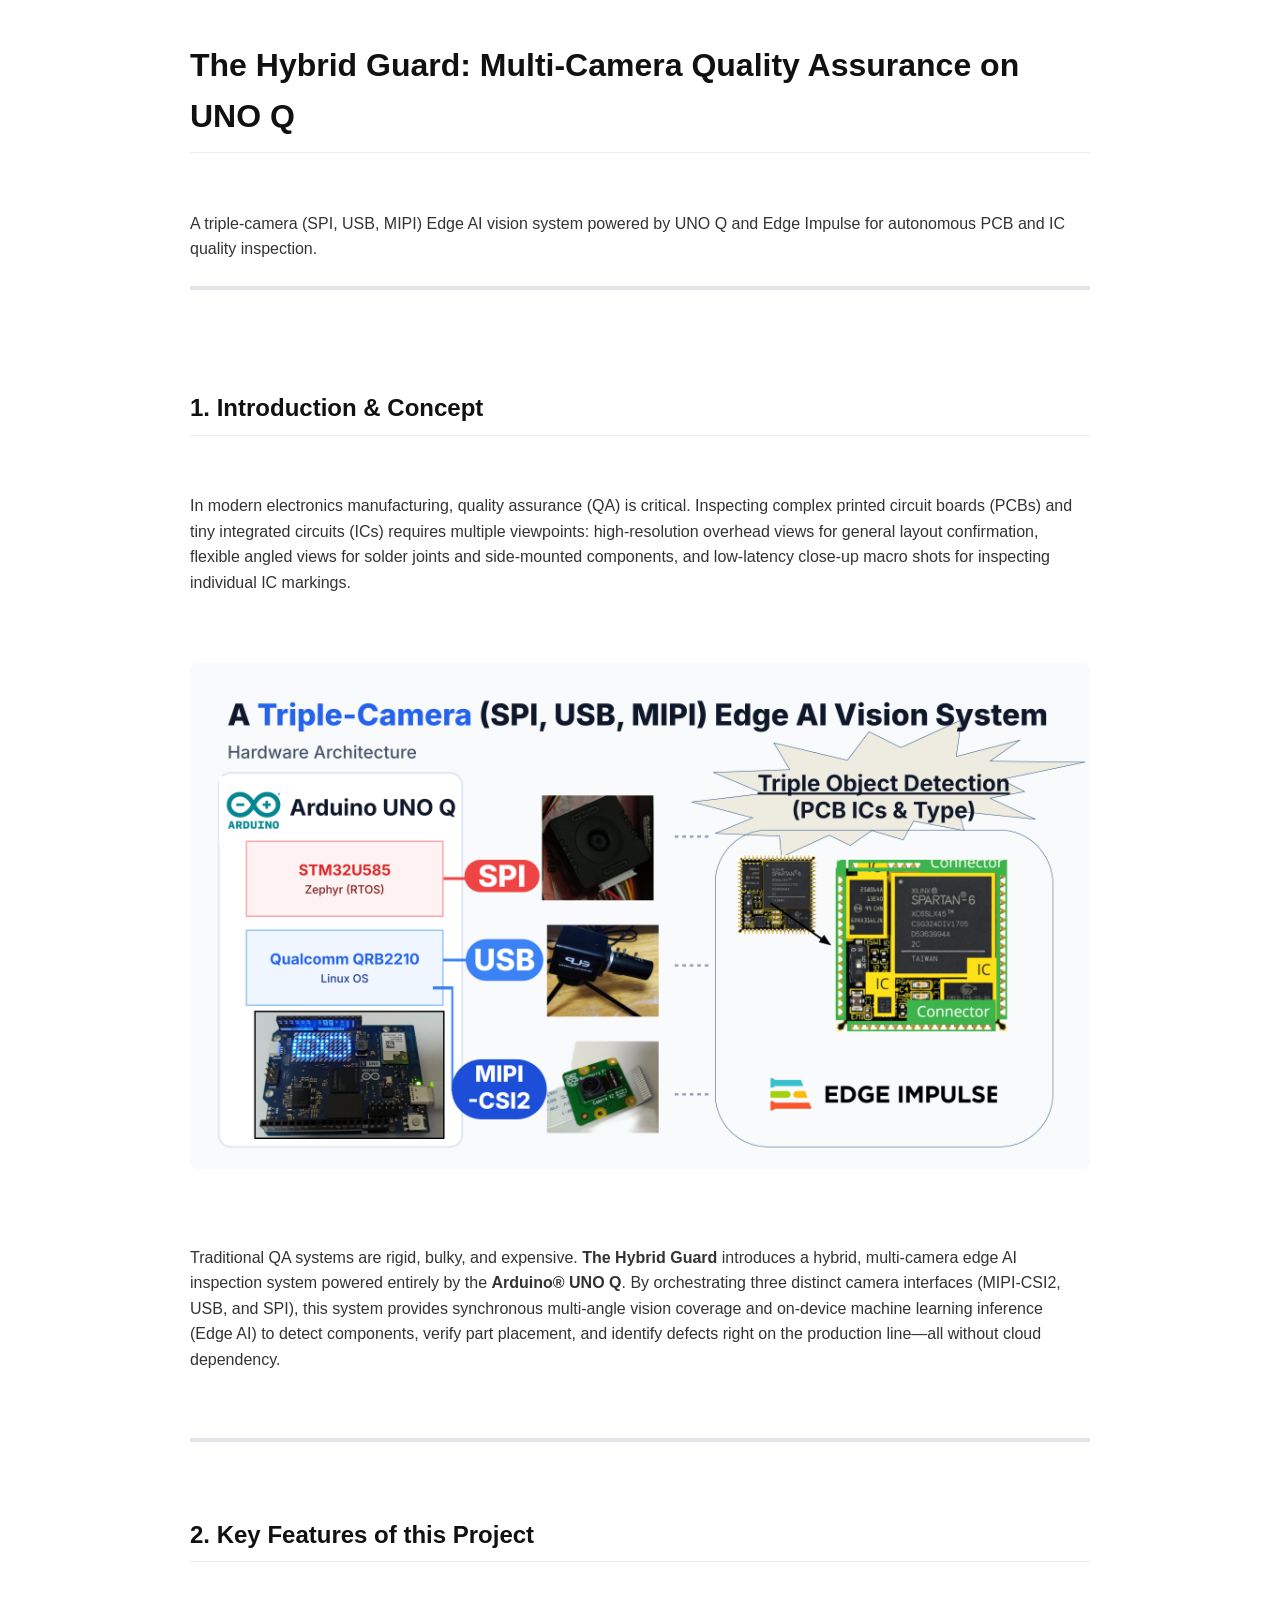
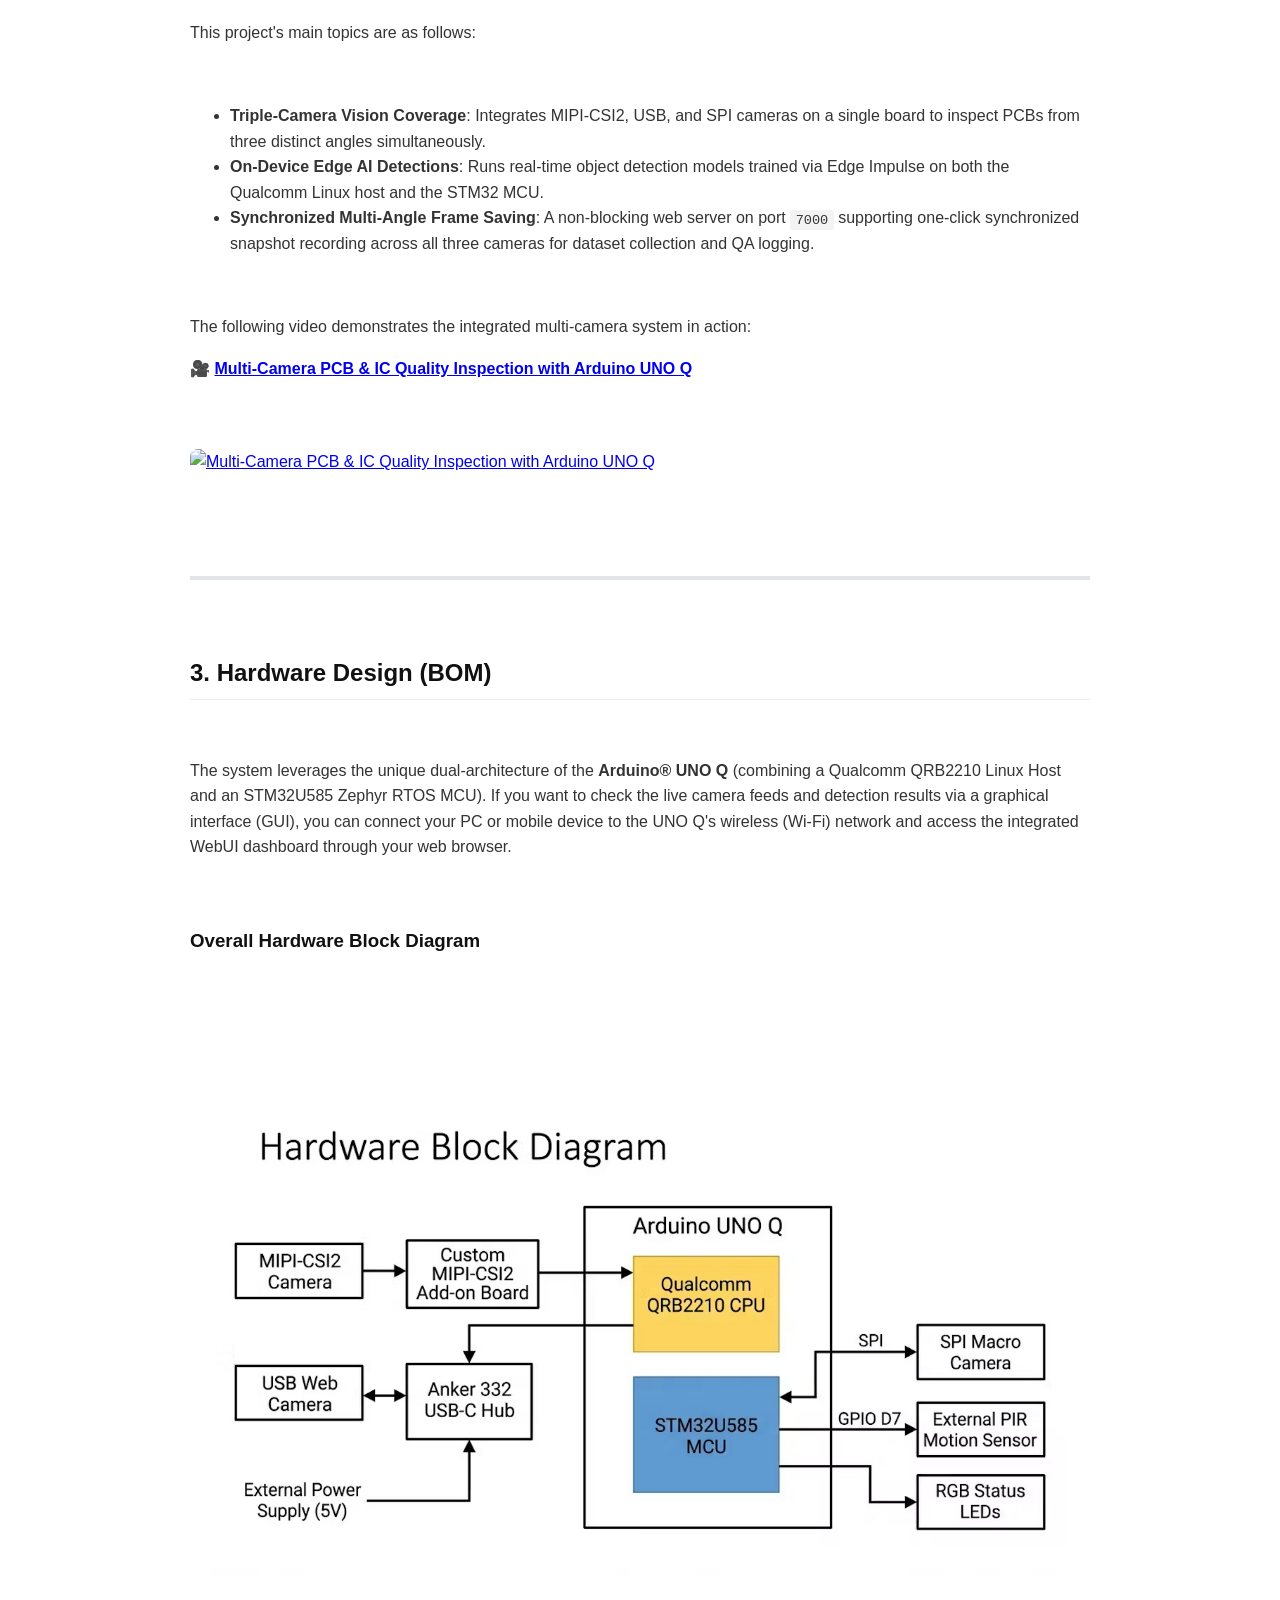
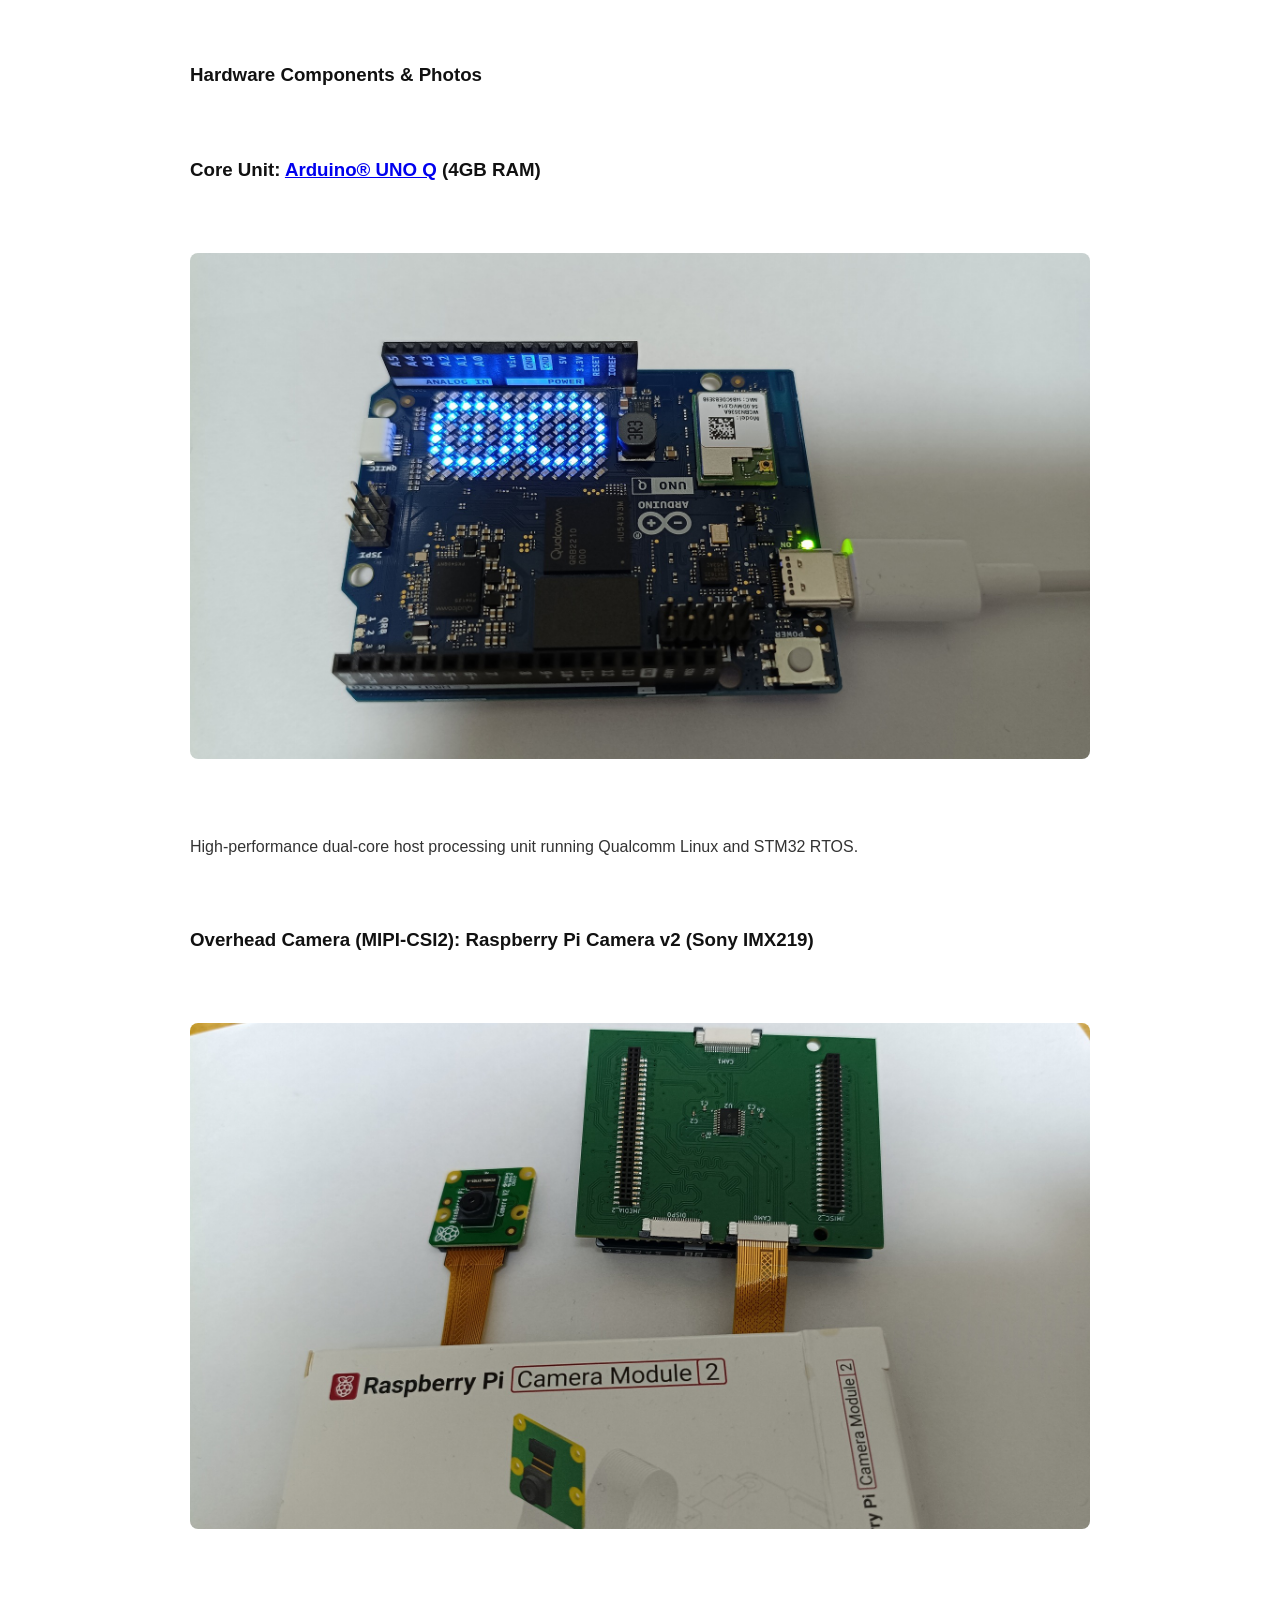
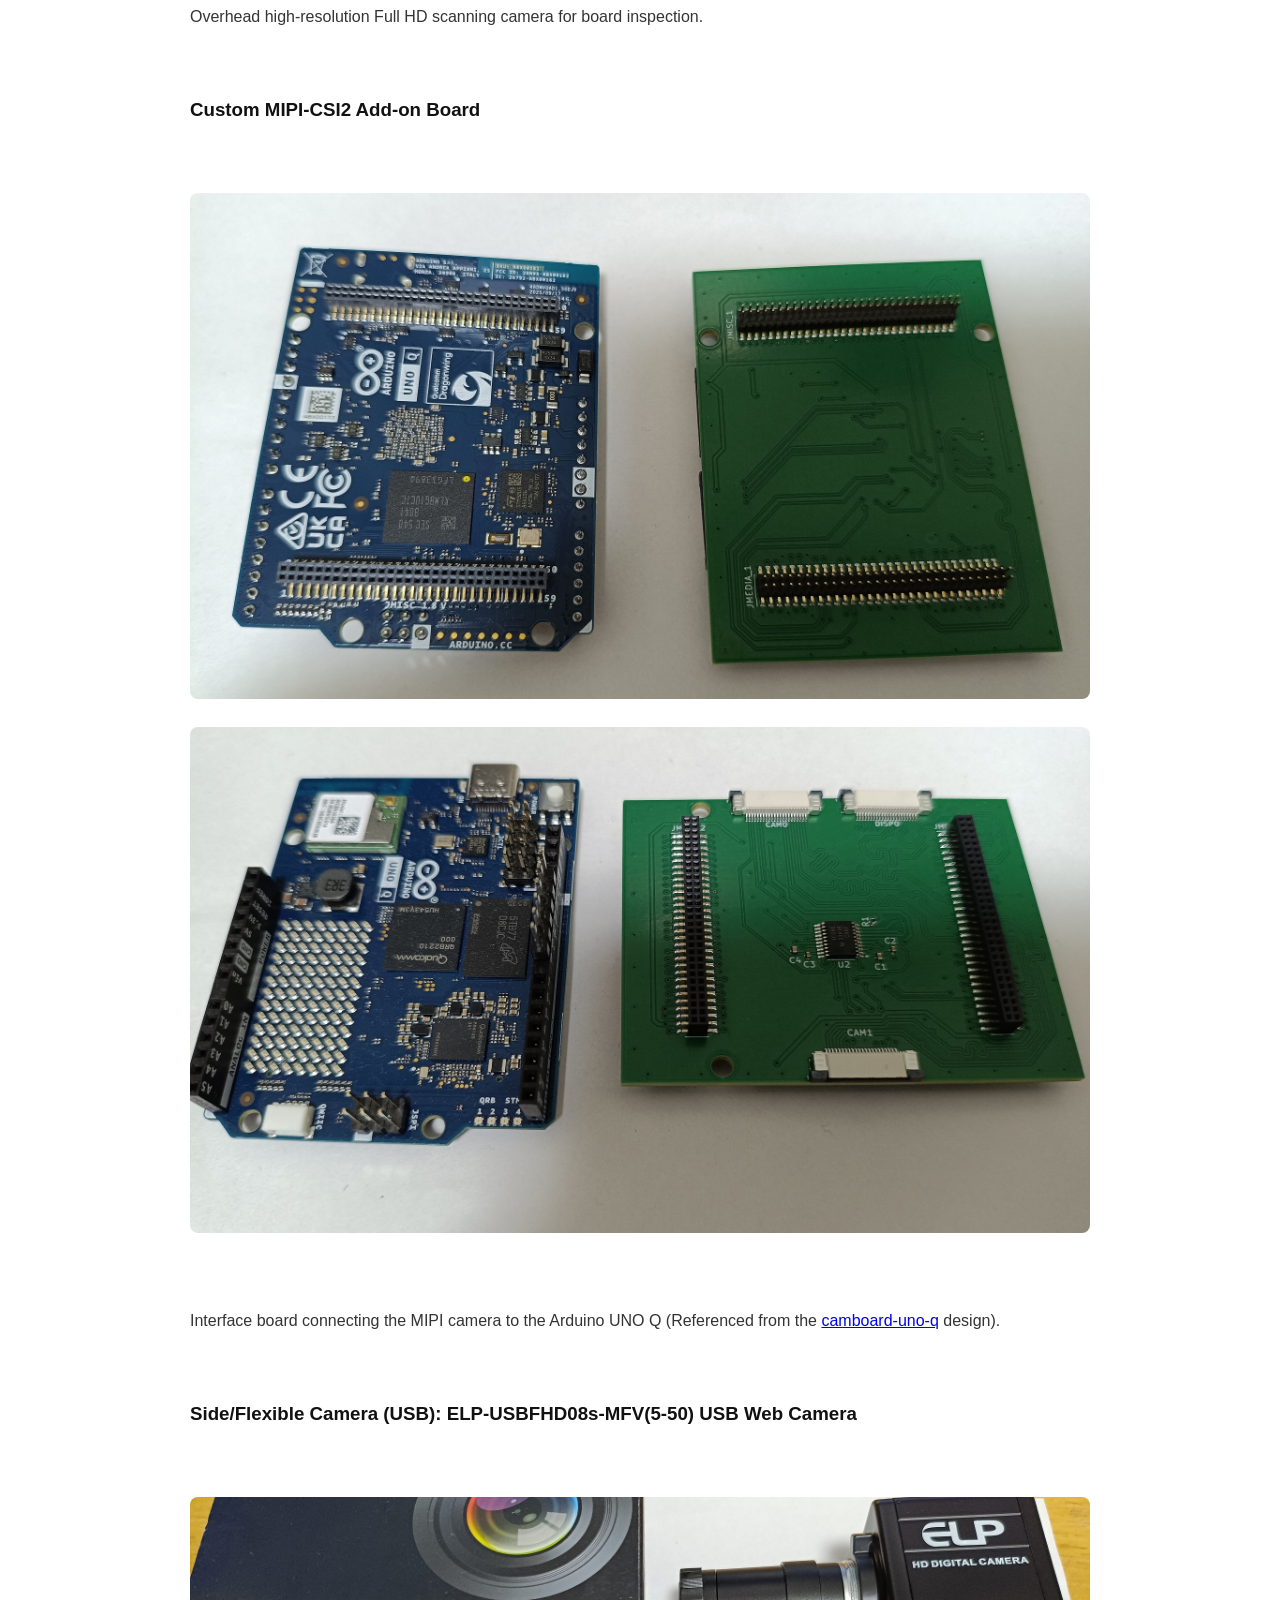
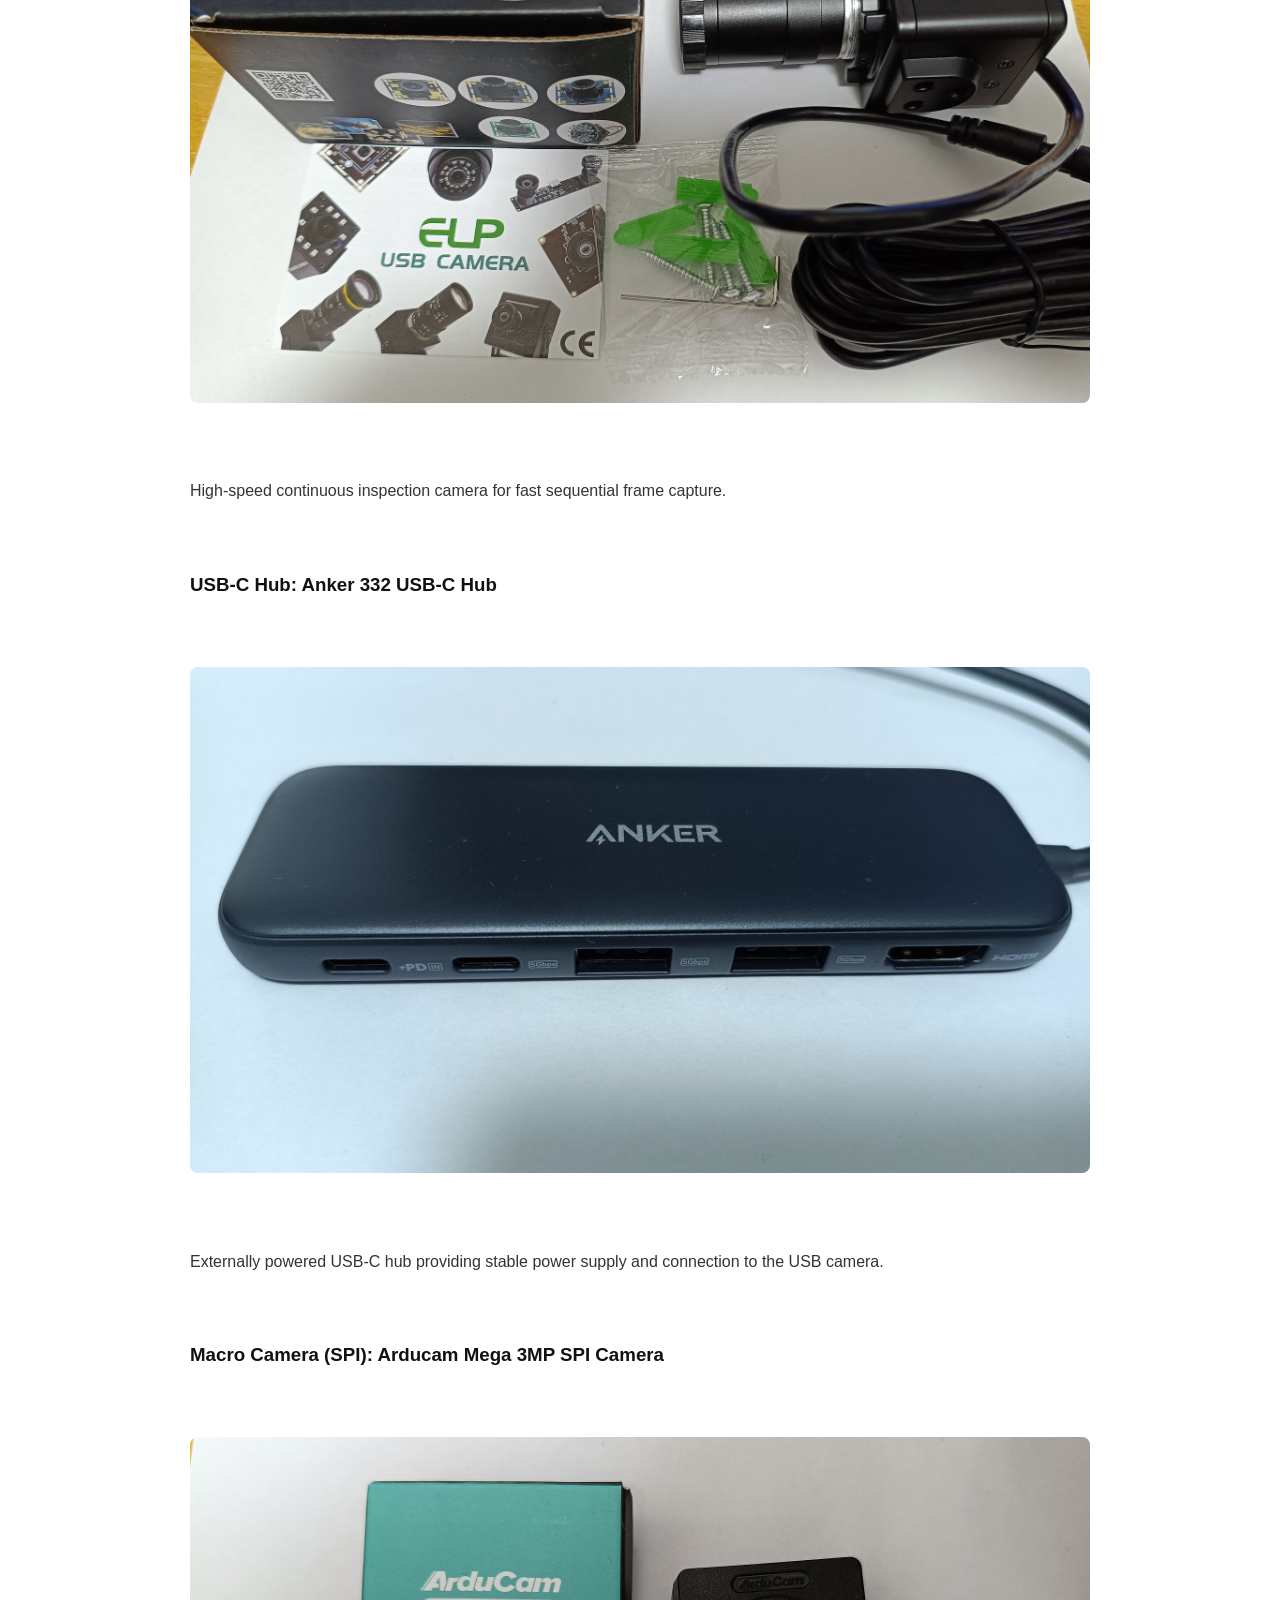
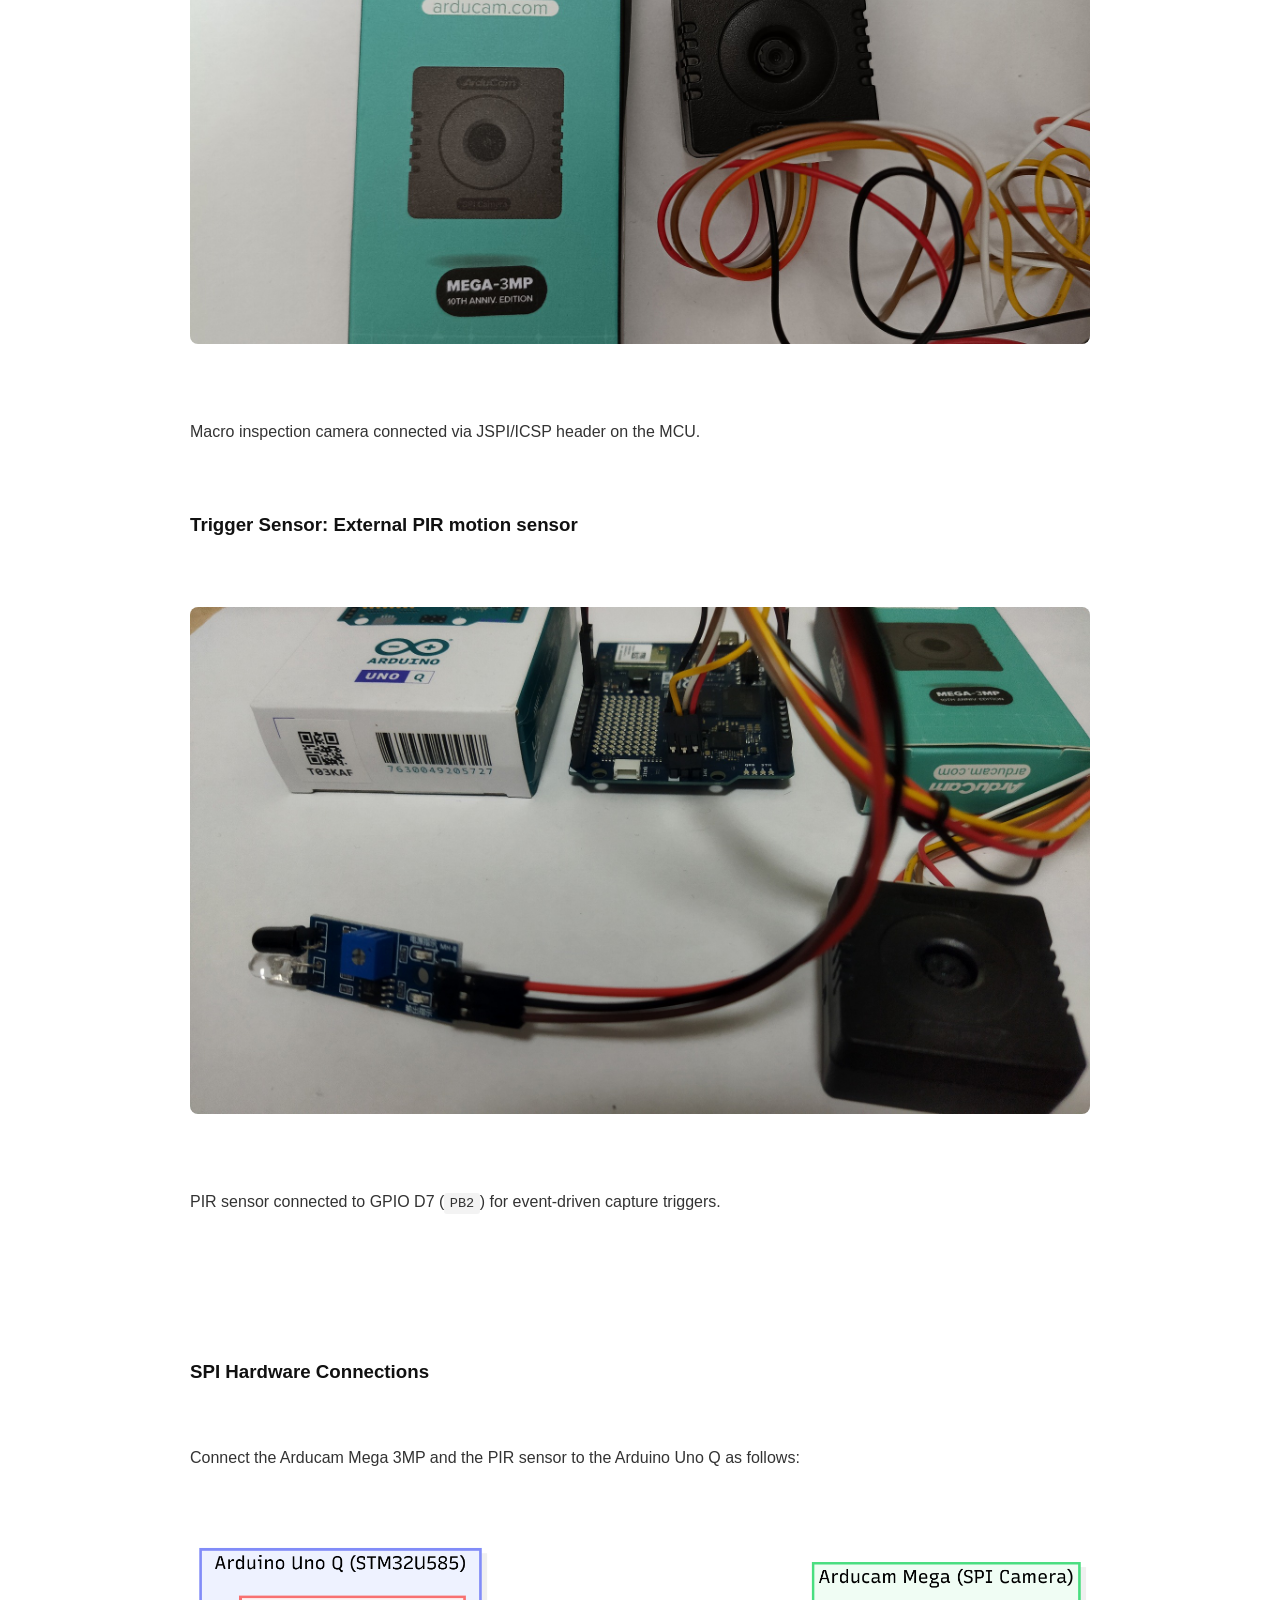
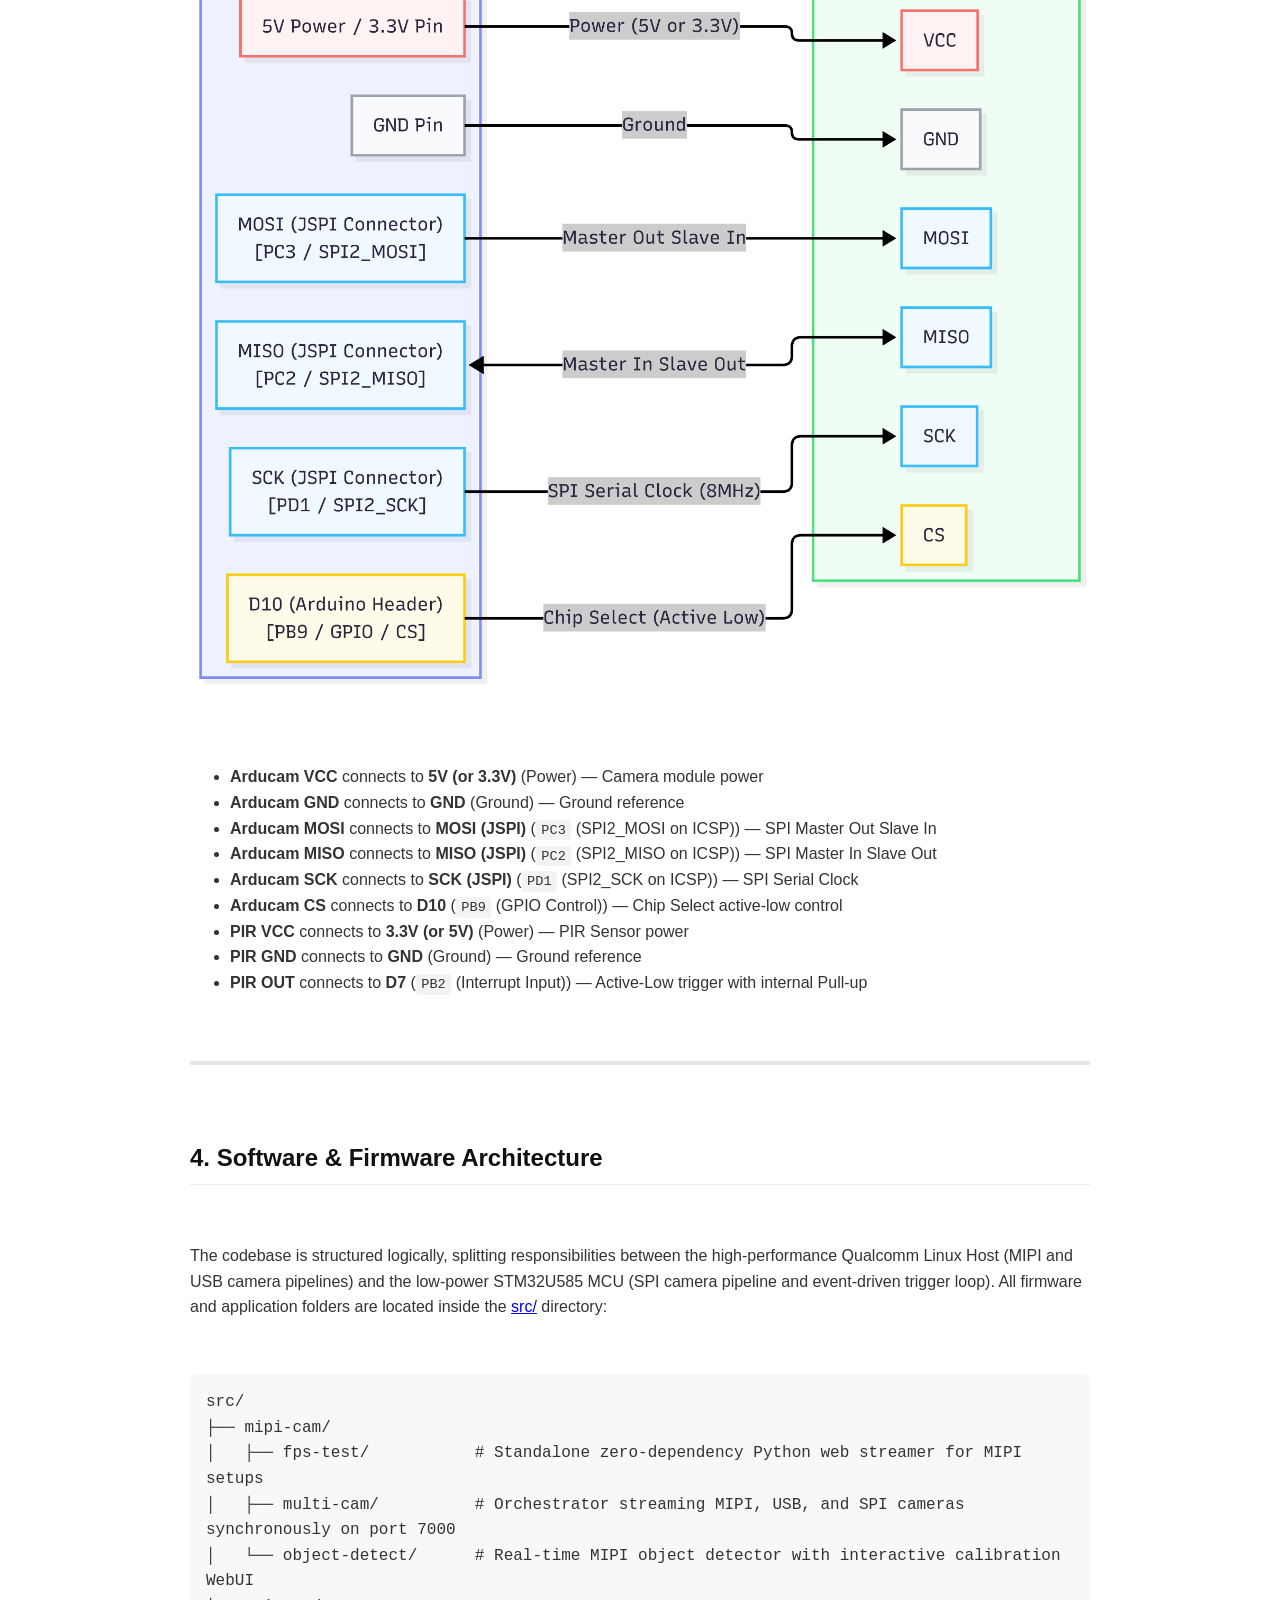
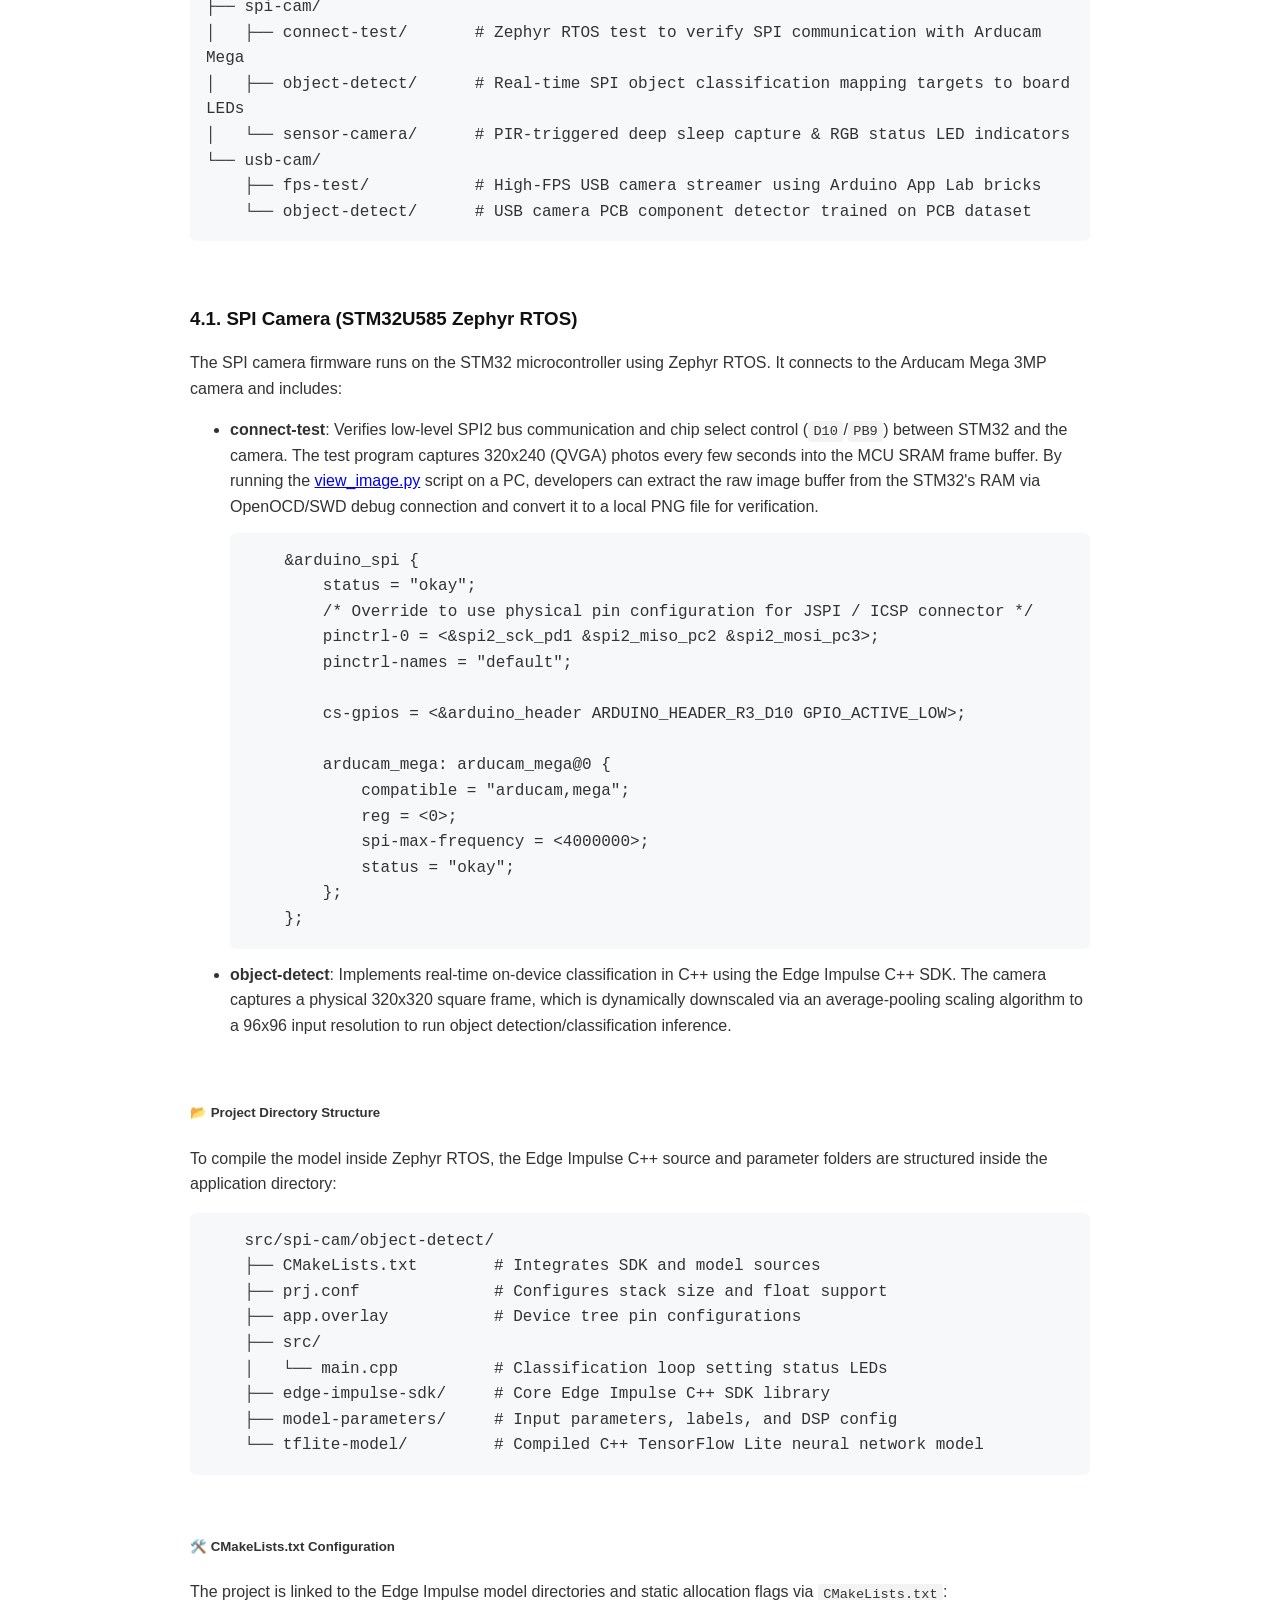
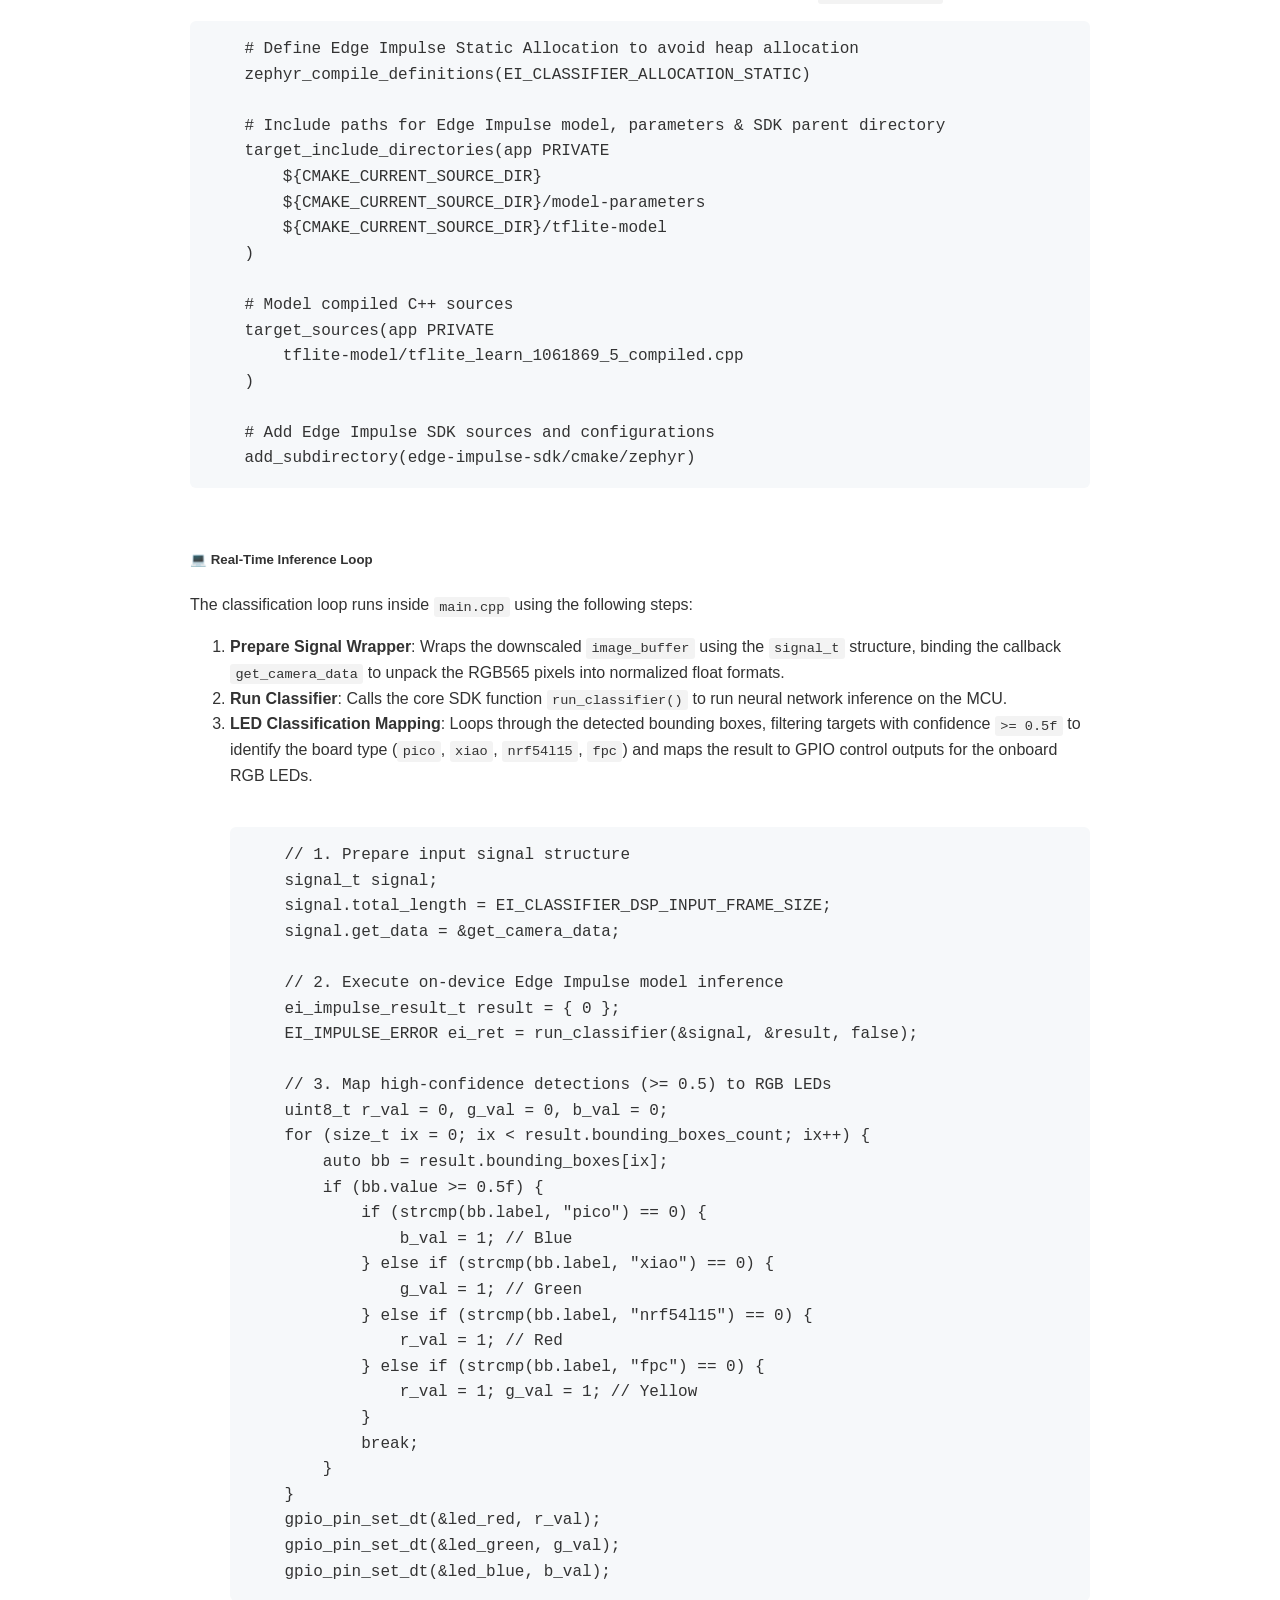
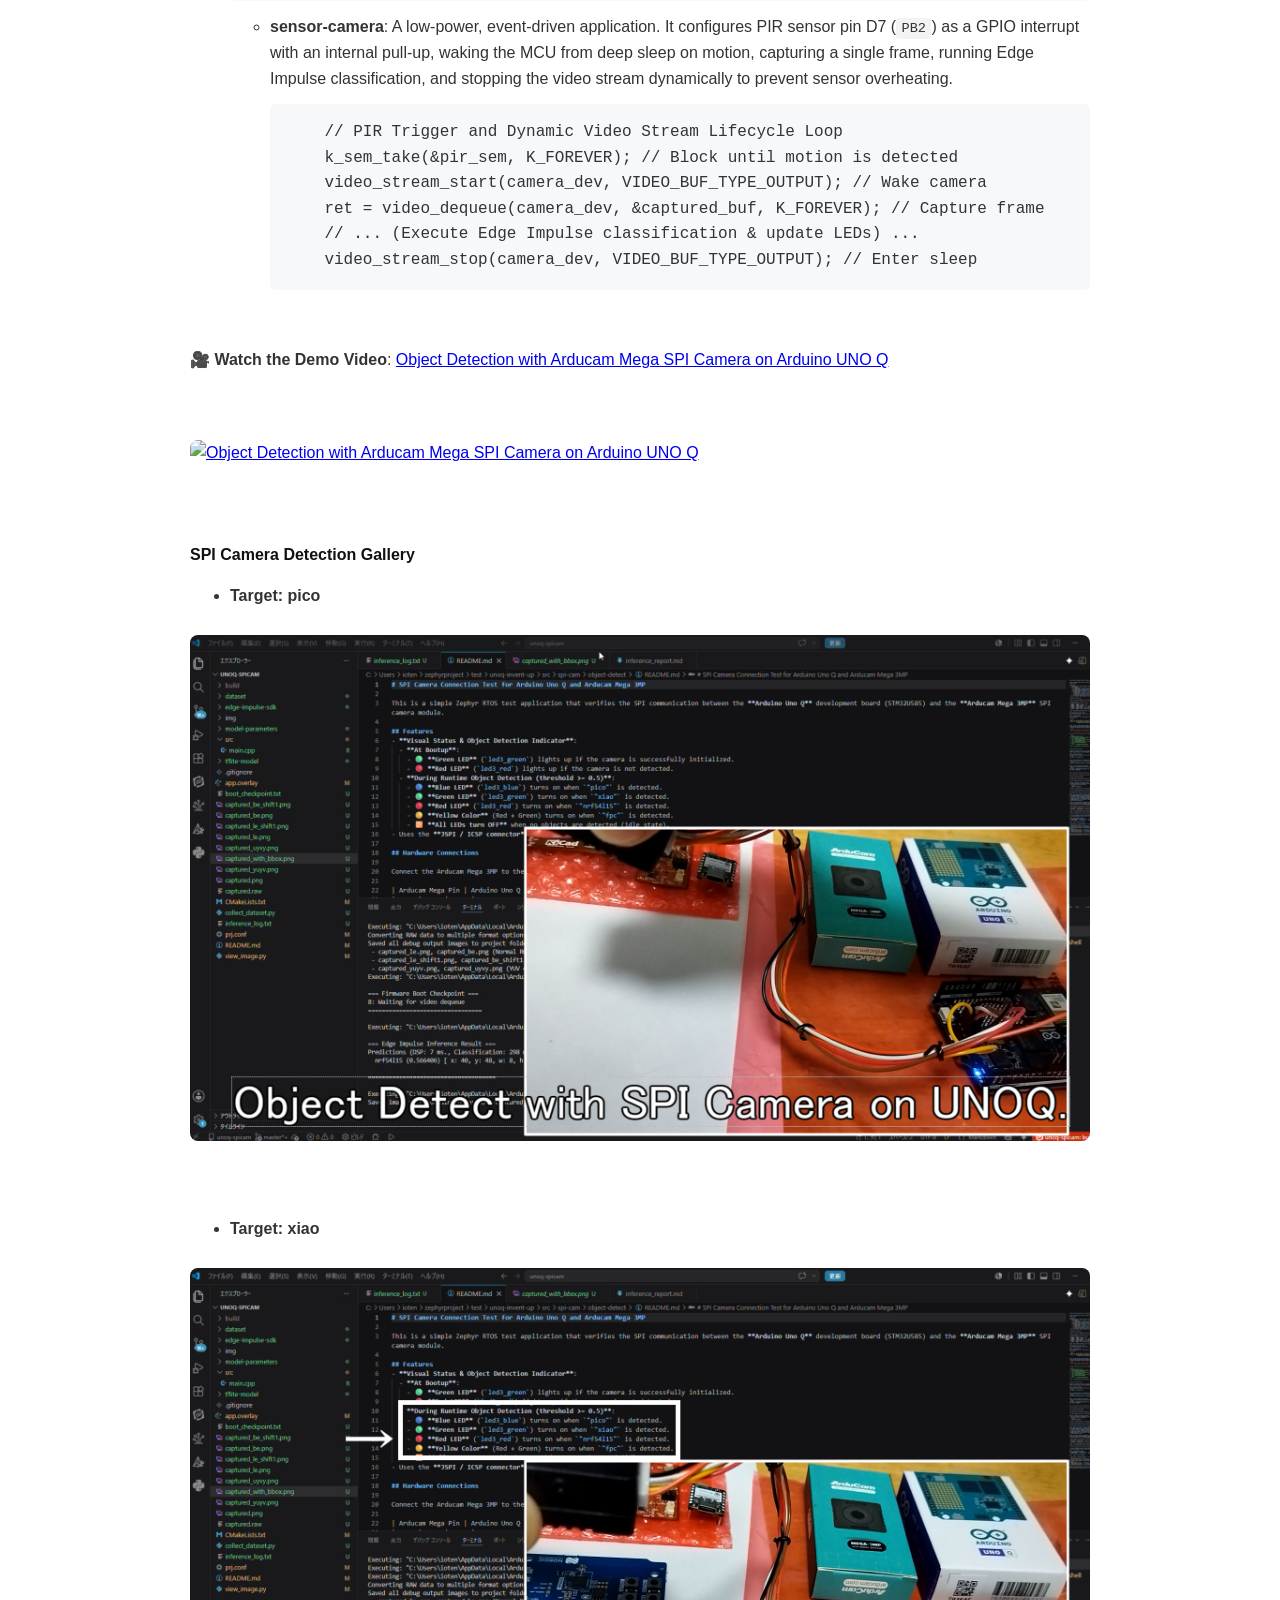
==== commit 9157ec80: "docs: Add Slide 6 image to README and Hackster story" ====
--- a/HACKSTER_STORY.html
+++ b/HACKSTER_STORY.html
@@ -96,35 +96,7 @@
 <br>
 <h3>Overall Hardware Block Diagram</h3>
 <br>
-<pre><code>graph TD
-    classDef mcu fill:#dbeafe,stroke:#1e40af,stroke-width:2px;
-    classDef cpu fill:#fef08a,stroke:#854d0e,stroke-width:2px;
-    classDef peripheral fill:#f3f4f6,stroke:#4b5563,stroke-width:1.5px;
-    classDef power fill:#fee2e2,stroke:#ef4444,stroke-width:1.5px;
-
-    subgraph UNOQ ["Arduino® UNO Q Core"]
-        Host["Qualcomm Linux Host&lt;br&gt;(Qualcomm QRB2210 CPU)"]:::cpu
-        MCU["STM32U585 MCU&lt;br&gt;(Zephyr RTOS)"]:::mcu
-    end
-
-    MIPI["MIPI-CSI2 Camera&lt;br&gt;(Sony IMX219)"]:::peripheral
-    Addon["Custom MIPI-CSI2&lt;br&gt;Add-on Board"]:::peripheral
-    USB["USB Web Camera&lt;br&gt;(ELP 5-50mm)"]:::peripheral
-    SPI["SPI Macro Camera&lt;br&gt;(Arducam Mega)"]:::peripheral
-    PIR["PIR Motion Sensor&lt;br&gt;(GPIO Trigger)"]:::peripheral
-    LED["RGB Status LEDs&lt;br&gt;(GPIO Output)"]:::peripheral
-    Hub["USB-C Hub&lt;br&gt;(Anker 332)"]:::peripheral
-    Power["External Power Supply&lt;br&gt;(5V DC Input)"]:::power
-
-    Host --&gt;|MIPI-CSI2 Bus| Addon
-    Addon --&gt;|Flat Flex Cable| MIPI
-    Host --&gt;|USB Host Bus| Hub
-    Power --&gt;|External Power Line| Hub
-    Hub --&gt;|USB Connection &amp; Power| USB
-    MCU --&gt;|SPI2 Bus &amp; CS PB9| SPI
-    MCU &lt;--|GPIO D7 PB2 Interrupt| PIR
-    MCU --&gt;|GPIO Status Channels| LED
-    Host &lt;--&gt;|Internal SWD / RAM Dump| MCU</code></pre>
+<br>
 <br>
 <p><img src="./img/unoq_block_diagram.jpg" alt="Overall Hardware Block Diagram" style="max-width:100%; height:auto;"></p>
 <br>
@@ -814,6 +786,20 @@
 <br>
 <p><img src="./img/slide_core_transmission.jpg" alt="Slide 5: Multi-Camera Core-to-Core Frame Transmission" style="max-width:100%; height:auto;"></p>
 <br>
+<h3>6. Multi-Interface Power Consumption Profiling</h3>
+<ul>
+<li><strong>Insight</strong>: The choice of camera interface and processing load heavily influences the overall system power envelope.</li>
+<li><strong>Measurement</strong>: Profiled current consumption using a USB power checker at 5V:</li>
+<li><strong>UNO Q Idle (No cameras connected)</strong>: <code>85 mA</code> (~0.43 W)</li>
+<li><strong>SPI Camera Active (STM32 MCU + EI Inference)</strong>: <code>296 mA</code> (~1.48 W) &mdash; <em>Net Increase: <code>211 mA</code></em></li>
+<li><strong>MIPI-CSI2 Camera Active (Qualcomm MPU + YOLO-Pro)</strong>: <code>491 mA</code> (~2.46 W) &mdash; <em>Net Increase: <code>406 mA</code></em></li>
+<li><strong>USB Camera Active (Qualcomm MPU + YOLO-Pro)</strong>: <code>730 mA</code> (~3.65 W) &mdash; <em>Net Increase: <code>645 mA</code></em></li>
+<li><strong>Triple Camera Simultaneous Operation (Streaming without AI)</strong>: <code>913 mA</code> (~4.57 W) &mdash; <em>Net Increase: <code>828 mA</code></em></li>
+<li><strong>Takeaway</strong>: MIPI-CSI2 is <strong>37% more power-efficient</strong> than USB under active camera operation (saving ~1.2 W). This efficiency stems from the direct mobile bus design which bypasses the USB host transceiver hardware stack and runs low-overhead DMA image transfer. Additionally, triple-camera concurrent streaming draws only <code>913 mA</code> (well below the <code>1,262 mA</code> sum of parts) because heavy AI model calculations are bypassed during raw streaming, validating the viability of multi-perspective edge vision under a tight 5W power limit.</li>
+</ul>
+<br>
+<p><img src="./img/slide_power_profiling.jpg" alt="Slide 6: Multi-Interface Power Consumption Profiling" style="max-width:100%; height:auto;"></p>
+<br>
 <hr>
 <br>
 <h2>7. Conclusion</h2>
